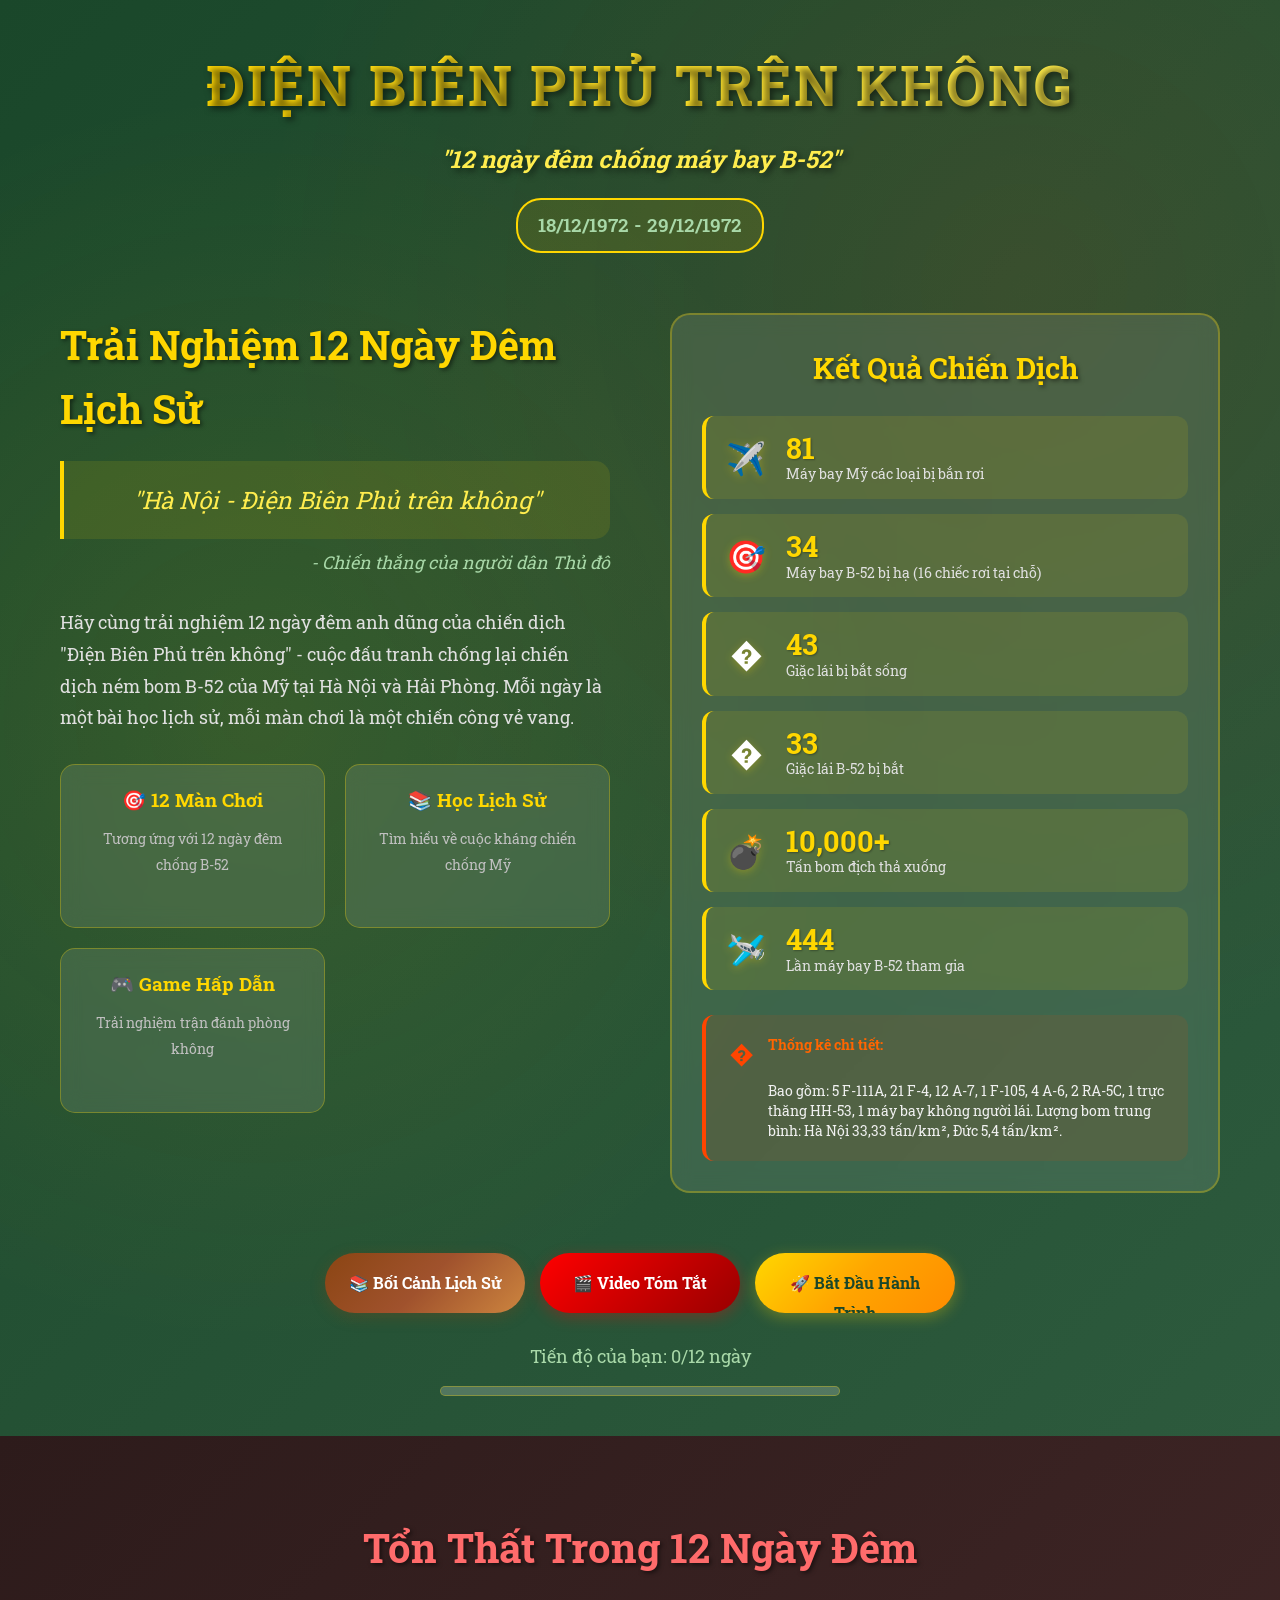
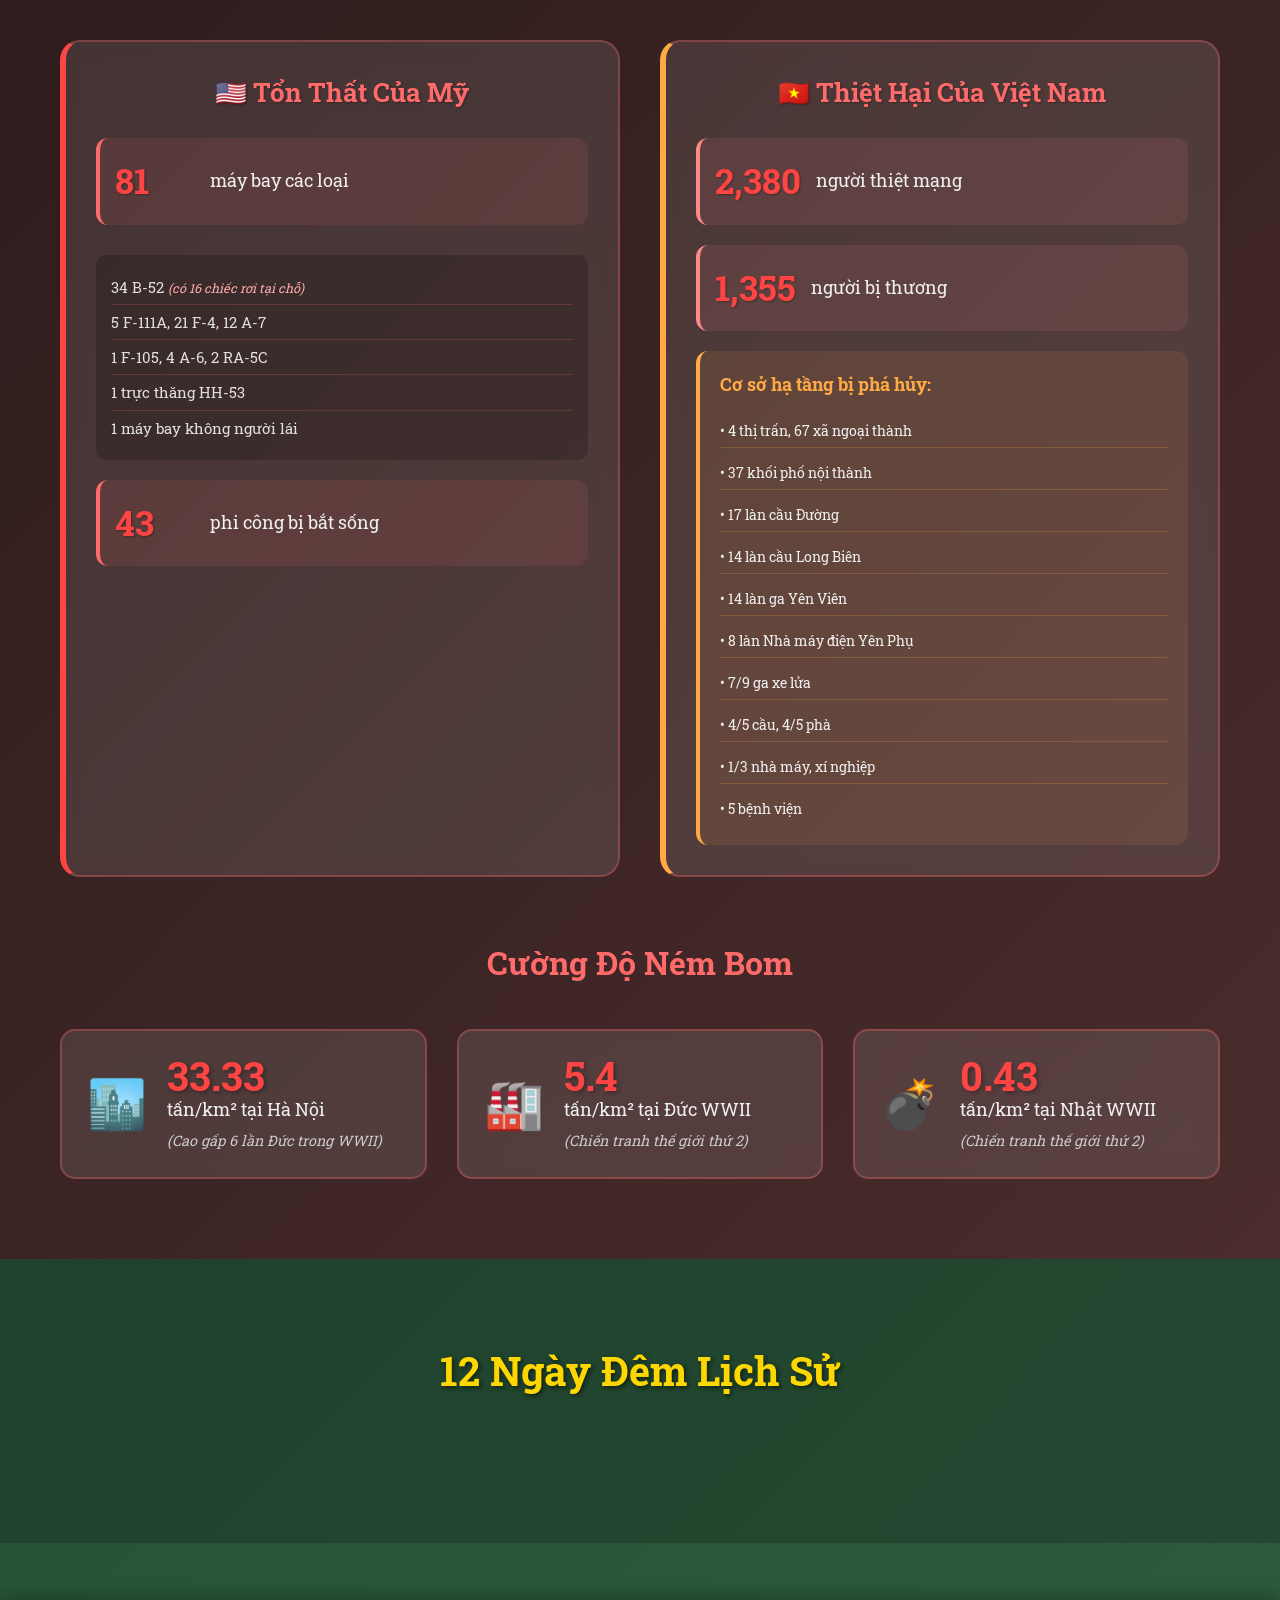
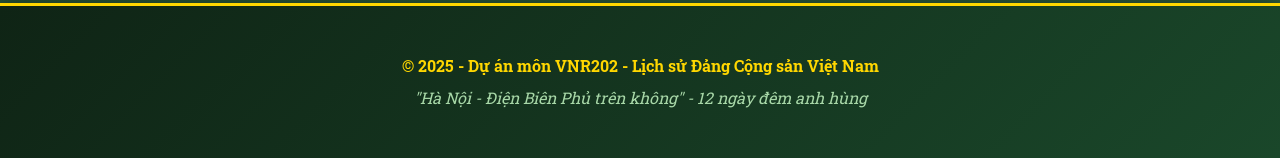
==== index.html @ b1389fa5 "Initial commit" ====
<!DOCTYPE html>
<html lang="vi">

<head>
    <meta charset="UTF-8">
    <meta name="viewport" content="width=device-width, initial-scale=1.0">
    <title>Điện Biên Phủ Trên Không - 12 Ngày Đêm Lịch Sử</title>
    <link rel="stylesheet" href="dien-bien-phu-game/css/style.css">
    <link rel="preconnect" href="https://fonts.googleapis.com">
    <link rel="preconnect" href="https://fonts.gstatic.com" crossorigin>
    <link href="https://fonts.googleapis.com/css2?family=Roboto+Slab:wght@400;700&display=swap" rel="stylesheet">
</head>

<body>
    <div class="hero-section">
        <div class="container">
            <header class="main-header">
                <h1 class="main-title">
                    <span class="title-line">ĐIỆN BIÊN PHỦ TRÊN KHÔNG</span>
                    <span class="subtitle">"12 ngày đêm chống máy bay B-52"</span>
                </h1>
                <div class="date-range">18/12/1972 - 29/12/1972</div>
            </header>

            <div class="intro-content">
                <div class="intro-text">
                    <h2>Trải Nghiệm 12 Ngày Đêm Lịch Sử</h2>
                    <p class="quote">"Hà Nội - Điện Biên Phủ trên không"</p>
                    <p class="quote-author">- Chiến thắng của người dân Thủ đô</p>

                    <div class="description">
                        <p>Hãy cùng trải nghiệm 12 ngày đêm anh dũng của chiến dịch "Điện Biên Phủ trên không" - cuộc
                            đấu tranh chống lại chiến dịch ném bom B-52 của Mỹ tại Hà Nội và Hải Phòng.
                            Mỗi ngày là một bài học lịch sử, mỗi màn chơi là một chiến công vẻ vang.</p>

                        <div class="features">
                            <div class="feature">
                                <h3>🎯 12 Màn Chơi</h3>
                                <p>Tương ứng với 12 ngày đêm chống B-52</p>
                            </div>
                            <div class="feature">
                                <h3>📚 Học Lịch Sử</h3>
                                <p>Tìm hiểu về cuộc kháng chiến chống Mỹ</p>
                            </div>
                            <div class="feature">
                                <h3>🎮 Game Hấp Dẫn</h3>
                                <p>Trải nghiệm trận đánh phòng không</p>
                            </div>
                        </div>
                    </div>
                </div>

                <div class="stats-panel">
                    <h3>Kết Quả Chiến Dịch</h3>
                    <div class="achievement-stats">
                        <div class="stat-achievement">
                            <div class="stat-icon">✈️</div>
                            <div class="stat-info">
                                <div class="stat-number">81</div>
                                <div class="stat-label">Máy bay Mỹ các loại bị bắn rơi</div>
                            </div>
                        </div>

                        <div class="stat-achievement">
                            <div class="stat-icon">🎯</div>
                            <div class="stat-info">
                                <div class="stat-number">34</div>
                                <div class="stat-label">Máy bay B-52 bị hạ (16 chiếc rơi tại chỗ)</div>
                            </div>
                        </div>

                        <div class="stat-achievement">
                            <div class="stat-icon">�</div>
                            <div class="stat-info">
                                <div class="stat-number">43</div>
                                <div class="stat-label">Giặc lái bị bắt sống</div>
                            </div>
                        </div>

                        <div class="stat-achievement">
                            <div class="stat-icon">�️</div>
                            <div class="stat-info">
                                <div class="stat-number">33</div>
                                <div class="stat-label">Giặc lái B-52 bị bắt</div>
                            </div>
                        </div>

                        <div class="stat-achievement">
                            <div class="stat-icon">💣</div>
                            <div class="stat-info">
                                <div class="stat-number">10,000+</div>
                                <div class="stat-label">Tấn bom địch thả xuống</div>
                            </div>
                        </div>

                        <div class="stat-achievement">
                            <div class="stat-icon">🛩️</div>
                            <div class="stat-info">
                                <div class="stat-number">444</div>
                                <div class="stat-label">Lần máy bay B-52 tham gia</div>
                            </div>
                        </div>
                    </div>

                    <div class="historical-note">
                        <div class="note-icon">�</div>
                        <div class="note-content">
                            <strong>Thống kê chi tiết:</strong><br>
                            Bao gồm: 5 F-111A, 21 F-4, 12 A-7, 1 F-105, 4 A-6, 2 RA-5C, 1 trực thăng HH-53, 1 máy bay
                            không người lái.
                            Lượng bom trung bình: Hà Nội 33,33 tấn/km², Đức 5,4 tấn/km².
                        </div>
                    </div>
                </div>
            </div>

            <div class="action-section">
                <div class="action-buttons">
                    <a href="boi-canh-lich-su.html" class="history-button">
                        📚 Bối Cảnh Lịch Sử
                    </a>
                    <a href="https://www.youtube.com/watch?v=B_h556DlLmw&t=29s" target="_blank" class="video-button">
                        🎬 Video Tóm Tắt
                    </a>
                    <button class="start-button" onclick="startJourney()">
                        🚀 Bắt Đầu Hành Trình
                    </button>
                </div>

                <div class="progress-info">
                    <p>Tiến độ của bạn: <span id="progress">0/12 ngày</span></p>
                    <div class="progress-bar">
                        <div class="progress-fill" id="progressFill"></div>
                    </div>
                </div>
            </div>
        </div>
    </div>

    <!-- Damage Statistics Section -->
    <section class="damage-section">
        <div class="container">
            <h2>Tổn Thất Trong 12 Ngày Đêm</h2>
            <div class="damage-grid">
                <div class="damage-card enemy-losses">
                    <h3>🇺🇸 Tổn Thất Của Mỹ</h3>
                    <div class="damage-stats">
                        <div class="damage-item">
                            <span class="damage-number">81</span>
                            <span class="damage-label">máy bay các loại</span>
                        </div>
                        <div class="damage-breakdown">
                            <div class="breakdown-item">34 B-52 <small>(có 16 chiếc rơi tại chỗ)</small></div>
                            <div class="breakdown-item">5 F-111A, 21 F-4, 12 A-7</div>
                            <div class="breakdown-item">1 F-105, 4 A-6, 2 RA-5C</div>
                            <div class="breakdown-item">1 trực thăng HH-53</div>
                            <div class="breakdown-item">1 máy bay không người lái</div>
                        </div>
                        <div class="damage-item">
                            <span class="damage-number">43</span>
                            <span class="damage-label">phi công bị bắt sống</span>
                        </div>
                    </div>
                </div>

                <div class="damage-card vietnam-impact">
                    <h3>🇻🇳 Thiệt Hại Của Việt Nam</h3>
                    <div class="damage-stats">
                        <div class="damage-item casualties">
                            <span class="damage-number">2,380</span>
                            <span class="damage-label">người thiệt mạng</span>
                        </div>
                        <div class="damage-item casualties">
                            <span class="damage-number">1,355</span>
                            <span class="damage-label">người bị thương</span>
                        </div>
                        <div class="infrastructure-damage">
                            <h4>Cơ sở hạ tầng bị phá hủy:</h4>
                            <div class="damage-list">
                                <div>• 4 thị trấn, 67 xã ngoại thành</div>
                                <div>• 37 khối phố nội thành</div>
                                <div>• 17 làn cầu Đường</div>
                                <div>• 14 làn cầu Long Biên</div>
                                <div>• 14 làn ga Yên Viên</div>
                                <div>• 8 làn Nhà máy điện Yên Phụ</div>
                                <div>• 7/9 ga xe lửa</div>
                                <div>• 4/5 cầu, 4/5 phà</div>
                                <div>• 1/3 nhà máy, xí nghiệp</div>
                                <div>• 5 bệnh viện</div>
                            </div>
                        </div>
                    </div>
                </div>
            </div>

            <div class="bombing-intensity">
                <h3>Cường Độ Ném Bom</h3>
                <div class="intensity-comparison">
                    <div class="intensity-item">
                        <div class="intensity-icon">🏙️</div>
                        <div class="intensity-info">
                            <div class="intensity-number">33.33</div>
                            <div class="intensity-label">tấn/km² tại Hà Nội</div>
                            <div class="intensity-note">(Cao gấp 6 lần Đức trong WWII)</div>
                        </div>
                    </div>
                    <div class="intensity-item">
                        <div class="intensity-icon">🏭</div>
                        <div class="intensity-info">
                            <div class="intensity-number">5.4</div>
                            <div class="intensity-label">tấn/km² tại Đức WWII</div>
                            <div class="intensity-note">(Chiến tranh thế giới thứ 2)</div>
                        </div>
                    </div>
                    <div class="intensity-item">
                        <div class="intensity-icon">💣</div>
                        <div class="intensity-info">
                            <div class="intensity-number">0.43</div>
                            <div class="intensity-label">tấn/km² tại Nhật WWII</div>
                            <div class="intensity-note">(Chiến tranh thế giới thứ 2)</div>
                        </div>
                    </div>
                </div>
            </div>
        </div>
    </section>

    <section class="timeline-section">
        <div class="container">
            <h2>12 Ngày Đêm Lịch Sử</h2>
            <div class="timeline" id="timeline">
                <!-- Timeline sẽ được tạo bằng JavaScript -->
            </div>
        </div>
    </section>

    <footer class="main-footer">
        <div class="container">
            <p>&copy; 2025 - Dự án môn VNR202 - Lịch sử Đảng Cộng sản Việt Nam</p>
            <p>"Hà Nội - Điện Biên Phủ trên không" - 12 ngày đêm anh hùng</p>
        </div>
    </footer>

    <script src="dien-bien-phu-game/js/data.js"></script>
    <script src="dien-bien-phu-game/js/main.js"></script>
</body>

</html>
---- dien-bien-phu-game/css/style.css ----
/* Reset và base styles */
* {
    margin: 0;
    padding: 0;
    box-sizing: border-box;
}

body {
    font-family: 'Roboto Slab', serif;
    background: linear-gradient(135deg, #1a472a 0%, #2d5a3d 100%);
    color: #ffffff;
    line-height: 1.6;
    overflow-x: hidden;
}

.container {
    max-width: 1200px;
    margin: 0 auto;
    padding: 0 20px;
}

/* Hero Section */
.hero-section {
    min-height: 100vh;
    background:
        radial-gradient(circle at 20% 50%, rgba(255, 215, 0, 0.1) 0%, transparent 50%),
        radial-gradient(circle at 80% 20%, rgba(255, 69, 0, 0.1) 0%, transparent 50%),
        linear-gradient(135deg, #1a472a 0%, #2d5a3d 100%);
    display: flex;
    flex-direction: column;
    justify-content: center;
    position: relative;
    padding: 40px 0;
}

.hero-section::before {
    content: '';
    position: absolute;
    top: 0;
    left: 0;
    right: 0;
    bottom: 0;
    background: url('data:image/svg+xml,<svg width="60" height="60" viewBox="0 0 60 60" xmlns="http://www.w3.org/2000/svg"><g fill="none" fill-rule="evenodd"><g fill="%23ffffff" fill-opacity="0.03"><circle cx="30" cy="30" r="2"/></g></svg>') repeat;
    pointer-events: none;
}

/* Header */
.main-header {
    text-align: center;
    margin-bottom: 60px;
    position: relative;
    z-index: 1;
}

.main-title {
    font-size: 3.5rem;
    font-weight: 700;
    text-shadow: 3px 3px 6px rgba(0, 0, 0, 0.5);
    margin-bottom: 20px;
    display: flex;
    flex-direction: column;
    align-items: center;
}

.title-line {
    background: linear-gradient(45deg, #ffd700, #ffed4e);
    -webkit-background-clip: text;
    -webkit-text-fill-color: transparent;
    background-clip: text;
    letter-spacing: 2px;
}

.subtitle {
    font-size: 1.5rem;
    color: #ffed4e;
    font-style: italic;
    margin-top: 10px;
}

.date-range {
    font-size: 1.2rem;
    color: #a8d8a8;
    font-weight: 600;
    border: 2px solid #ffd700;
    padding: 10px 20px;
    border-radius: 25px;
    display: inline-block;
    background: rgba(255, 215, 0, 0.1);
}

/* Intro Content */
.intro-content {
    display: grid;
    grid-template-columns: 1fr 1fr;
    gap: 60px;
    align-items: start;
    margin-bottom: 60px;
}

/* Stats Panel */
.stats-panel {
    background: rgba(255, 255, 255, 0.1);
    border-radius: 20px;
    padding: 30px;
    backdrop-filter: blur(10px);
    border: 2px solid rgba(255, 215, 0, 0.3);
    height: fit-content;
}

.stats-panel h3 {
    color: #ffd700;
    font-size: 1.8rem;
    margin-bottom: 25px;
    text-align: center;
    text-shadow: 2px 2px 4px rgba(0, 0, 0, 0.5);
}

.achievement-stats {
    display: flex;
    flex-direction: column;
    gap: 15px;
    margin-bottom: 25px;
}

.stat-achievement {
    display: flex;
    align-items: center;
    gap: 15px;
    padding: 15px;
    background: rgba(255, 215, 0, 0.1);
    border-radius: 12px;
    border-left: 4px solid #ffd700;
    transition: all 0.3s ease;
}

.stat-achievement:hover {
    background: rgba(255, 215, 0, 0.2);
    transform: translateX(5px);
}

.stat-icon {
    font-size: 2rem;
    min-width: 50px;
    text-align: center;
    filter: drop-shadow(0 2px 4px rgba(255, 215, 0, 0.3));
}

.stat-info {
    flex: 1;
}

.stat-number {
    font-size: 1.8rem;
    font-weight: bold;
    color: #ffd700;
    line-height: 1.2;
    text-shadow: 1px 1px 2px rgba(0, 0, 0, 0.3);
}

.stat-label {
    color: #e0e0e0;
    font-size: 0.9rem;
    line-height: 1.3;
}

.historical-note {
    display: flex;
    gap: 12px;
    padding: 20px;
    background: rgba(255, 69, 0, 0.1);
    border-radius: 12px;
    border-left: 4px solid #ff4500;
}

.note-icon {
    font-size: 1.5rem;
    min-width: 30px;
    text-align: center;
    color: #ff4500;
}

.note-content {
    color: #f0f0f0;
    font-size: 0.9rem;
    line-height: 1.4;
}

.note-content strong {
    color: #ff6500;
    display: block;
    margin-bottom: 5px;
}

.intro-text h2 {
    font-size: 2.5rem;
    color: #ffd700;
    margin-bottom: 20px;
    text-shadow: 2px 2px 4px rgba(0, 0, 0, 0.5);
}

.quote {
    font-size: 1.5rem;
    font-style: italic;
    color: #ffed4e;
    margin-bottom: 10px;
    text-align: center;
    padding: 20px;
    border-left: 4px solid #ffd700;
    background: rgba(255, 215, 0, 0.1);
    border-radius: 0 15px 15px 0;
}

.quote-author {
    text-align: right;
    color: #a8d8a8;
    font-style: italic;
    margin-bottom: 30px;
    font-size: 1.1rem;
}

.description p {
    font-size: 1.1rem;
    color: #e0e0e0;
    margin-bottom: 30px;
    line-height: 1.8;
}

.features {
    display: grid;
    grid-template-columns: repeat(auto-fit, minmax(200px, 1fr));
    gap: 20px;
}

.feature {
    background: rgba(255, 255, 255, 0.1);
    padding: 20px;
    border-radius: 15px;
    text-align: center;
    backdrop-filter: blur(10px);
    border: 1px solid rgba(255, 215, 0, 0.3);
    transition: all 0.3s ease;
}

.feature:hover {
    transform: translateY(-5px);
    background: rgba(255, 255, 255, 0.15);
    border-color: #ffd700;
}

.feature h3 {
    color: #ffd700;
    margin-bottom: 10px;
    font-size: 1.2rem;
}

.feature p {
    color: #c0c0c0;
    font-size: 0.9rem;
}

/* Action Section */
.action-section {
    text-align: center;
    position: relative;
    z-index: 1;
}

.start-button {
    background: linear-gradient(45deg, #ffd700, #ffed4e);
    color: #1a472a;
    border: none;
    padding: 20px 40px;
    font-size: 1.3rem;
    font-weight: bold;
    border-radius: 50px;
    cursor: pointer;
    transition: all 0.3s ease;
    text-transform: uppercase;
    letter-spacing: 1px;
    box-shadow: 0 10px 30px rgba(255, 215, 0, 0.3);
    margin-bottom: 40px;
}

.start-button:hover {
    transform: translateY(-3px);
    box-shadow: 0 15px 40px rgba(255, 215, 0, 0.4);
    background: linear-gradient(45deg, #ffed4e, #ffd700);
}

.progress-info {
    max-width: 400px;
    margin: 0 auto;
}

.progress-info p {
    color: #a8d8a8;
    margin-bottom: 15px;
    font-size: 1.1rem;
}

.progress-bar {
    background: rgba(255, 255, 255, 0.2);
    height: 10px;
    border-radius: 5px;
    overflow: hidden;
    border: 1px solid rgba(255, 215, 0, 0.3);
}

.progress-fill {
    background: linear-gradient(90deg, #ffd700, #ffed4e);
    height: 100%;
    width: 0%;
    transition: width 0.8s ease;
    border-radius: 5px;
}

/* Damage Statistics Section */
.damage-section {
    padding: 80px 0;
    background: linear-gradient(135deg, #2d1b1b 0%, #4a2c2c 100%);
    position: relative;
}

.damage-section::before {
    content: '';
    position: absolute;
    top: 0;
    left: 0;
    right: 0;
    bottom: 0;
    background: url('data:image/svg+xml,<svg width="40" height="40" viewBox="0 0 40 40" xmlns="http://www.w3.org/2000/svg"><g fill="none" fill-rule="evenodd"><g fill="%23ff0000" fill-opacity="0.05"><polygon points="20,1 4,7 4,20 20,40 36,20 36,7"/></g></svg>') repeat;
    pointer-events: none;
}

.damage-section h2 {
    text-align: center;
    font-size: 2.5rem;
    margin-bottom: 60px;
    color: #ff6b6b;
    position: relative;
    z-index: 1;
    text-shadow: 2px 2px 4px rgba(0, 0, 0, 0.5);
}

.damage-grid {
    display: grid;
    grid-template-columns: 1fr 1fr;
    gap: 40px;
    margin-bottom: 60px;
    position: relative;
    z-index: 1;
}

.damage-card {
    background: rgba(255, 255, 255, 0.1);
    border-radius: 20px;
    padding: 30px;
    backdrop-filter: blur(10px);
    border: 2px solid rgba(255, 107, 107, 0.3);
}

.enemy-losses {
    border-left: 6px solid #ff4444;
}

.vietnam-impact {
    border-left: 6px solid #ffaa44;
}

.damage-card h3 {
    color: #ff6b6b;
    font-size: 1.6rem;
    margin-bottom: 25px;
    text-align: center;
    text-shadow: 1px 1px 2px rgba(0, 0, 0, 0.3);
}

.damage-stats {
    display: flex;
    flex-direction: column;
    gap: 20px;
}

.damage-item {
    display: flex;
    align-items: center;
    gap: 15px;
    padding: 15px;
    background: rgba(255, 107, 107, 0.1);
    border-radius: 12px;
    border-left: 4px solid #ff6b6b;
}

.damage-number {
    font-size: 2.2rem;
    font-weight: bold;
    color: #ff4444;
    min-width: 80px;
    text-shadow: 1px 1px 2px rgba(0, 0, 0, 0.3);
}

.damage-label {
    color: #f0f0f0;
    font-size: 1.1rem;
    flex: 1;
}

.damage-breakdown {
    background: rgba(0, 0, 0, 0.2);
    padding: 15px;
    border-radius: 10px;
    margin-top: 10px;
}

.breakdown-item {
    color: #e0e0e0;
    padding: 5px 0;
    border-bottom: 1px solid rgba(255, 107, 107, 0.2);
    font-size: 0.95rem;
}

.breakdown-item:last-child {
    border-bottom: none;
}

.breakdown-item small {
    color: #ffaaaa;
    font-style: italic;
}

.casualties {
    border-left-color: #ff8888;
    background: rgba(255, 136, 136, 0.1);
}

.infrastructure-damage {
    background: rgba(255, 170, 68, 0.1);
    padding: 20px;
    border-radius: 12px;
    border-left: 4px solid #ffaa44;
}

.infrastructure-damage h4 {
    color: #ffaa44;
    margin-bottom: 15px;
    font-size: 1.1rem;
}

.damage-list {
    display: grid;
    gap: 8px;
}

.damage-list div {
    color: #f0f0f0;
    font-size: 0.9rem;
    padding: 5px 0;
    border-bottom: 1px solid rgba(255, 170, 68, 0.2);
}

.damage-list div:last-child {
    border-bottom: none;
}

/* Bombing Intensity */
.bombing-intensity {
    position: relative;
    z-index: 1;
}

.bombing-intensity h3 {
    text-align: center;
    font-size: 2rem;
    margin-bottom: 40px;
    color: #ff6b6b;
}

.intensity-comparison {
    display: grid;
    grid-template-columns: repeat(auto-fit, minmax(300px, 1fr));
    gap: 30px;
}

.intensity-item {
    display: flex;
    align-items: center;
    gap: 20px;
    padding: 25px;
    background: rgba(255, 255, 255, 0.1);
    border-radius: 15px;
    backdrop-filter: blur(10px);
    border: 2px solid rgba(255, 107, 107, 0.3);
    transition: all 0.3s ease;
}

.intensity-item:hover {
    transform: translateY(-5px);
    border-color: #ff6b6b;
    box-shadow: 0 15px 30px rgba(255, 107, 107, 0.2);
}

.intensity-icon {
    font-size: 3rem;
    min-width: 60px;
    text-align: center;
}

.intensity-info {
    flex: 1;
}

.intensity-number {
    font-size: 2.5rem;
    font-weight: bold;
    color: #ff4444;
    line-height: 1;
    text-shadow: 2px 2px 4px rgba(0, 0, 0, 0.3);
}

.intensity-label {
    color: #f0f0f0;
    font-size: 1.1rem;
    margin-bottom: 5px;
}

.intensity-note {
    color: #cccccc;
    font-size: 0.9rem;
    font-style: italic;
}

/* Timeline Section */
.timeline-section {
    padding: 80px 0;
    background: rgba(0, 0, 0, 0.2);
    position: relative;
}

.timeline-section h2 {
    text-align: center;
    font-size: 2.5rem;
    margin-bottom: 60px;
    color: #ffd700;
    text-shadow: 2px 2px 4px rgba(0, 0, 0, 0.5);
}

.timeline {
    position: relative;
    max-width: 800px;
    margin: 0 auto;
}

.timeline::before {
    content: '';
    position: absolute;
    width: 4px;
    background: linear-gradient(to bottom, #ffd700, #ffed4e);
    top: 0;
    bottom: 0;
    left: 50%;
    margin-left: -2px;
}

.timeline-item {
    padding: 10px 40px;
    position: relative;
    background-color: inherit;
    width: 50%;
}

.timeline-item::after {
    content: '';
    position: absolute;
    width: 20px;
    height: 20px;
    right: -10px;
    background: #ffd700;
    border: 4px solid #ffffff;
    top: 15px;
    border-radius: 50%;
    z-index: 1;
}

.timeline-item:nth-child(even) {
    left: 50%;
}

.timeline-item:nth-child(even)::after {
    left: -10px;
}

.timeline-content {
    padding: 20px 30px;
    background: rgba(255, 255, 255, 0.1);
    border-radius: 15px;
    position: relative;
    backdrop-filter: blur(10px);
    border: 1px solid rgba(255, 215, 0, 0.3);
    cursor: pointer;
    transition: all 0.3s ease;
}

.timeline-content:hover {
    background: rgba(255, 255, 255, 0.15);
    border-color: #ffd700;
    transform: translateY(-5px);
}

.timeline-date {
    background: #ffd700;
    color: #1a472a;
    padding: 5px 15px;
    border-radius: 20px;
    font-weight: bold;
    font-size: 0.9rem;
    display: inline-block;
    margin-bottom: 10px;
}

.timeline-title {
    color: #ffd700;
    margin-bottom: 10px;
    font-size: 1.2rem;
    font-weight: bold;
}

.timeline-desc {
    color: #e0e0e0;
    line-height: 1.6;
    margin-bottom: 10px;
}

.timeline-status {
    font-size: 0.9rem;
    padding: 5px 10px;
    border-radius: 15px;
    font-weight: bold;
}

.timeline-status-container {
    display: flex;
    align-items: center;
    gap: 12px;
    flex-wrap: nowrap;
    justify-content: flex-start;
}

.detail-btn {
    background: rgba(65, 105, 225, 0.4);
    color: #87CEEB;
    border: 1px solid rgba(65, 105, 225, 0.6);
    padding: 5px 12px;
    border-radius: 15px;
    font-size: 0.9rem;
    font-weight: bold;
    cursor: pointer;
    transition: all 0.3s ease;
    white-space: nowrap;
    flex-shrink: 0;
    box-shadow: 0 1px 3px rgba(0, 0, 0, 0.2);
}

.detail-btn:hover {
    background: rgba(65, 105, 225, 0.6);
    color: #ffffff;
    transform: translateY(-1px);
    box-shadow: 0 3px 8px rgba(65, 105, 225, 0.4);
}

.status-locked {
    background: rgba(128, 128, 128, 0.3);
    color: #ccc;
}

.status-available {
    background: rgba(255, 215, 0, 0.3);
    color: #ffd700;
}

.status-completed {
    background: rgba(34, 139, 34, 0.4);
    color: #90EE90;
    box-shadow: 0 1px 3px rgba(0, 0, 0, 0.2);
}

/* Action Buttons Container */
.action-buttons {
    display: flex;
    gap: 15px;
    justify-content: center;
    flex-wrap: wrap;
    margin-bottom: 30px;
}

/* Common button styles for all buttons */
.history-button,
.video-button,
.start-button {
    padding: 15px 20px;
    font-size: 16px;
    font-weight: bold;
    border-radius: 50px;
    cursor: pointer;
    transition: all 0.3s ease;
    font-family: 'Roboto Slab', serif;
    position: relative;
    overflow: hidden;
    text-decoration: none;
    display: inline-block;
    text-align: center;
    min-width: 220px; /* Cùng kích thước tối thiểu */
    max-width: 220px; /* Cùng kích thước tối đa */
    height: 60px; /* Cùng chiều cao */
    line-height: 30px; /* Căn giữa text theo chiều dọc */
    border: none;
    box-sizing: border-box;
}

/* History Button - Now as link */
.history-button {
    background: linear-gradient(135deg, #8B4513 0%, #A0522D 50%, #CD853F 100%);
    color: white;
    box-shadow: 0 4px 15px rgba(139, 69, 19, 0.3);
}

.history-button:hover {
    transform: translateY(-3px);
    box-shadow: 0 8px 25px rgba(139, 69, 19, 0.4);
    background: linear-gradient(135deg, #A0522D 0%, #CD853F 50%, #DEB887 100%);
    color: white;
    text-decoration: none;
}

.history-button:active {
    transform: translateY(-1px);
}

/* Video Button */
.video-button {
    background: linear-gradient(135deg, #FF0000 0%, #CC0000 50%, #990000 100%);
    color: white;
    box-shadow: 0 4px 15px rgba(255, 0, 0, 0.3);
    text-decoration: none;
    display: inline-flex;
    align-items: center;
    justify-content: center;
    padding: 15px 30px;
    border-radius: 25px;
    font-weight: 700;
    font-size: 18px;
    transition: all 0.3s ease;
    border: none;
    cursor: pointer;
    min-width: 200px;
    box-sizing: border-box;
}

.video-button:hover {
    transform: translateY(-3px);
    box-shadow: 0 8px 25px rgba(255, 0, 0, 0.4);
    background: linear-gradient(135deg, #FF4444 0%, #FF0000 50%, #CC0000 100%);
    color: white;
    text-decoration: none;
}

.video-button:active {
    transform: translateY(-1px);
}

/* Start Button */
.start-button {
    background: linear-gradient(135deg, #FFD700 0%, #FFA500 50%, #FF8C00 100%);
    color: #1a472a;
    box-shadow: 0 4px 15px rgba(255, 215, 0, 0.3);
}

.start-button:hover {
    transform: translateY(-3px);
    box-shadow: 0 8px 25px rgba(255, 215, 0, 0.4);
    background: linear-gradient(135deg, #FFA500 0%, #FF8C00 50%, #FF7F50 100%);
}

.start-button:active {
    transform: translateY(-1px);
}

/* History Page Styles */
.history-page {
    min-height: 100vh;
    background: linear-gradient(135deg, #1a472a 0%, #2d5a3d 100%);
    padding: 40px 0;
}

.history-header {
    text-align: center;
    margin-bottom: 50px;
    position: relative;
}

.back-button {
    position: absolute;
    left: 0;
    top: 0;
}

.btn-back {
    background: linear-gradient(135deg, #666 0%, #888 100%);
    color: white;
    text-decoration: none;
    padding: 12px 24px;
    border-radius: 25px;
    font-weight: bold;
    transition: all 0.3s ease;
    box-shadow: 0 4px 15px rgba(0, 0, 0, 0.2);
}

.btn-back:hover {
    background: linear-gradient(135deg, #888 0%, #aaa 100%);
    transform: translateY(-2px);
    box-shadow: 0 6px 20px rgba(0, 0, 0, 0.3);
    color: white;
    text-decoration: none;
}

.history-title {
    font-size: 48px;
    font-weight: bold;
    color: #FFD700;
    margin-bottom: 15px;
    text-shadow: 2px 2px 4px rgba(0, 0, 0, 0.5);
}

.history-subtitle {
    font-size: 24px;
    color: white;
    font-style: italic;
    margin-bottom: 0;
}

.history-content {
    max-width: 900px;
    margin: 0 auto;
    background: rgba(255, 255, 255, 0.1);
    border-radius: 20px;
    padding: 40px;
    backdrop-filter: blur(10px);
    box-shadow: 0 10px 30px rgba(0, 0, 0, 0.3);
}

.content-wrapper {
    color: white;
    line-height: 1.8;
    font-size: 16px;
}

.content-wrapper p {
    margin-bottom: 25px;
    text-align: justify;
    text-indent: 0; /* Bỏ thụt đầu dòng */
}

.ho-chi-minh-quote {
    background: linear-gradient(135deg, rgba(255, 215, 0, 0.2) 0%, rgba(255, 215, 0, 0.1) 100%);
    border-left: 5px solid #FFD700;
    margin: 30px 0;
    padding: 25px;
    border-radius: 0 15px 15px 0;
    font-style: italic;
    font-size: 18px;
    line-height: 1.6;
    position: relative;
    text-indent: 0;
    box-shadow: 0 5px 15px rgba(255, 215, 0, 0.2);
}

.ho-chi-minh-quote::before {
    content: '"';
    font-size: 60px;
    color: #FFD700;
    position: absolute;
    left: 15px;
    top: -10px;
    font-family: Georgia, serif;
}

.ho-chi-minh-quote::after {
    content: '"';
    font-size: 60px;
    color: #FFD700;
    position: absolute;
    right: 20px;
    bottom: -20px;
    font-family: Georgia, serif;
}

.conclusion-section {
    margin-top: 40px;
    text-align: center;
}

.conclusion-section h2 {
    color: #FFD700;
    font-size: 28px;
    margin-bottom: 20px;
}

.conclusion {
    background: linear-gradient(135deg, rgba(255, 69, 0, 0.2) 0%, rgba(255, 69, 0, 0.1) 100%);
    border: 3px solid #FF4500;
    border-radius: 15px;
    padding: 25px;
    margin-top: 30px;
    font-weight: bold;
    font-size: 18px;
    text-align: center;
    text-indent: 0;
    box-shadow: 0 5px 15px rgba(255, 69, 0, 0.2);
}

.navigation-section {
    margin-top: 50px;
    text-align: center;
}

.nav-buttons {
    display: flex;
    gap: 20px;
    justify-content: center;
    flex-wrap: wrap;
}

.nav-btn {
    padding: 15px 30px;
    border-radius: 50px;
    font-size: 18px;
    font-weight: bold;
    text-decoration: none;
    transition: all 0.3s ease;
    box-shadow: 0 4px 15px rgba(0, 0, 0, 0.2);
    font-family: 'Roboto Slab', serif;
    min-width: 180px;
    text-align: center;
}

.nav-btn.primary {
    background: linear-gradient(135deg, #2563eb 0%, #3b82f6 50%, #60a5fa 100%);
    color: white;
}

.nav-btn.primary:hover {
    background: linear-gradient(135deg, #3b82f6 0%, #60a5fa 50%, #93c5fd 100%);
    transform: translateY(-3px);
    box-shadow: 0 8px 25px rgba(37, 99, 235, 0.4);
    color: white;
    text-decoration: none;
}

.nav-btn.secondary {
    background: linear-gradient(135deg, #dc2626 0%, #ef4444 50%, #f87171 100%);
    color: white;
}

.nav-btn.secondary:hover {
    background: linear-gradient(135deg, #ef4444 0%, #f87171 50%, #fca5a5 100%);
    transform: translateY(-3px);
    box-shadow: 0 8px 25px rgba(220, 38, 38, 0.4);
    color: white;
    text-decoration: none;
}

/* BUTTON SIZE FIX - Override to ensure equal button sizes */
.action-buttons .history-button,
.action-buttons .video-button,
.action-buttons .start-button {
    width: 200px !important;
    min-width: 200px !important;
    max-width: 200px !important;
    height: 60px !important;
    padding: 15px 15px !important;
    font-size: 16px !important;
    font-weight: bold !important;
    border-radius: 50px !important;
    display: inline-block !important;
    text-align: center !important;
    line-height: 30px !important;
    box-sizing: border-box !important;
    border: none !important;
    text-decoration: none !important;
    cursor: pointer !important;
    transition: all 0.3s ease !important;
    font-family: 'Roboto Slab', serif !important;
}

.action-buttons .history-button {
    background: linear-gradient(135deg, #8B4513 0%, #A0522D 50%, #CD853F 100%) !important;
    color: white !important;
    box-shadow: 0 4px 15px rgba(139, 69, 19, 0.3) !important;
}

.action-buttons .start-button {
    background: linear-gradient(135deg, #FFD700 0%, #FFA500 50%, #FF8C00 100%) !important;
    color: #1a472a !important;
    box-shadow: 0 4px 15px rgba(255, 215, 0, 0.3) !important;
    text-transform: none !important;
    letter-spacing: normal !important;
    margin-bottom: 0 !important;
}

.action-buttons .history-button:hover {
    transform: translateY(-3px) !important;
    box-shadow: 0 8px 25px rgba(139, 69, 19, 0.4) !important;
    background: linear-gradient(135deg, #A0522D 0%, #CD853F 50%, #DEB887 100%) !important;
    color: white !important;
    text-decoration: none !important;
}

.action-buttons .start-button:hover {
    transform: translateY(-3px) !important;
    box-shadow: 0 8px 25px rgba(255, 215, 0, 0.4) !important;
    background: linear-gradient(135deg, #FFA500 0%, #FF8C00 50%, #FF7F50 100%) !important;
}

/* History Page Styles */

.music-btn.muted:hover {
    background: linear-gradient(135deg, #888 0%, #aaa 100%);
    border-color: #ddd;
}

.music-icon {
    font-size: 16px;
    line-height: 1;
}

.music-text {
    font-size: 12px;
    text-transform: uppercase;
    letter-spacing: 0.5px;
}

/* Responsive */
@media (max-width: 768px) {
    .history-header {
        margin-bottom: 30px;
    }
    
    .back-button {
        position: static;
        margin-bottom: 20px;
    }
    
    .history-title {
        font-size: 36px;
    }
    
    .history-subtitle {
        font-size: 18px;
    }
    
    .history-content {
        padding: 25px;
        margin: 0 15px;
    }
    
    .content-wrapper {
        font-size: 15px;
    }
    
    .action-buttons,
    .nav-buttons {
        flex-direction: column;
        align-items: center;
    }
    
    
    .history-button,
    .video-button,
    .start-button,
    .nav-btn {
        width: 100%;
        max-width: 300px;
    }
}

/* Modal Styles */
.modal {
    display: none;
    position: fixed;
    z-index: 1000;
    left: 0;
    top: 0;
    width: 100%;
    height: 100%;
    background-color: rgba(0, 0, 0, 0.8);
    backdrop-filter: blur(5px);
    animation: fadeIn 0.3s ease;
}

@keyframes fadeIn {
    from { opacity: 0; }
    to { opacity: 1; }
}

.modal-content {
    background: linear-gradient(135deg, #1a472a 0%, #2d5a3d 100%);
    margin: 2% auto;
    padding: 0;
    border: none;
    border-radius: 15px;
    width: 90%;
    max-width: 800px;
    max-height: 90vh;
    overflow-y: auto;
    box-shadow: 0 20px 60px rgba(0, 0, 0, 0.5);
    animation: slideIn 0.3s ease;
}

@keyframes slideIn {
    from {
        transform: translateY(-50px);
        opacity: 0;
    }
    to {
        transform: translateY(0);
        opacity: 1;
    }
}

.modal-header {
    background: linear-gradient(135deg, #8B4513 0%, #A0522D 100%);
    padding: 20px 30px;
    border-radius: 15px 15px 0 0;
    display: flex;
    justify-content: space-between;
    align-items: center;
    border-bottom: 3px solid #FFD700;
}

.modal-header h2 {
    color: white;
    margin: 0;
    font-size: 24px;
    font-weight: bold;
}

.close {
    color: white;
    font-size: 32px;
    font-weight: bold;
    cursor: pointer;
    transition: all 0.2s ease;
    padding: 0 5px;
    line-height: 1;
}

.close:hover {
    color: #FFD700;
    transform: scale(1.1);
}

.modal-body {
    padding: 30px;
    color: white;
}

.history-content {
    line-height: 1.8;
    font-size: 16px;
}

.history-content p {
    margin-bottom: 20px;
    text-align: justify;
    text-indent: 0; /* Bỏ thụt đầu dòng */
}

.ho-chi-minh-quote {
    background: linear-gradient(135deg, rgba(255, 215, 0, 0.1) 0%, rgba(255, 215, 0, 0.05) 100%);
    border-left: 4px solid #FFD700;
    margin: 25px 0;
    padding: 20px;
    border-radius: 0 10px 10px 0;
    font-style: italic;
    font-size: 17px;
    line-height: 1.6;
    position: relative;
    text-indent: 0;
}

.ho-chi-minh-quote::before {
    content: '"';
    font-size: 48px;
    color: #FFD700;
    position: absolute;
    left: 10px;
    top: -5px;
    font-family: Georgia, serif;
}

.ho-chi-minh-quote::after {
    content: '"';
    font-size: 48px;
    color: #FFD700;
    position: absolute;
    right: 15px;
    bottom: -15px;
    font-family: Georgia, serif;
}

.conclusion {
    background: linear-gradient(135deg, rgba(255, 69, 0, 0.1) 0%, rgba(255, 69, 0, 0.05) 100%);
    border: 2px solid #FF4500;
    border-radius: 10px;
    padding: 20px;
    margin-top: 30px;
    font-weight: bold;
    font-size: 17px;
    text-align: center;
    text-indent: 0;
}

/* Footer Styles */
.main-footer {
    background: linear-gradient(135deg, #0f2415 0%, #1a472a 100%);
    color: white;
    text-align: center;
    padding: 40px 0;
    margin-top: 60px;
    border-top: 3px solid #FFD700;
    box-shadow: 0 -5px 20px rgba(0, 0, 0, 0.3);
}

.main-footer .container {
    max-width: 1200px;
    margin: 0 auto;
    padding: 0 20px;
}

.main-footer p {
    margin: 8px 0;
    font-size: 16px;
    line-height: 1.5;
}

.main-footer p:first-child {
    font-weight: bold;
    color: #FFD700;
}

.main-footer p:last-child {
    font-style: italic;
    color: #a8d8a8;
}

/* Responsive Footer */
@media (max-width: 768px) {
    .main-footer {
        padding: 30px 0;
        margin-top: 40px;
    }
    
    .main-footer p {
        font-size: 14px;
    }
}
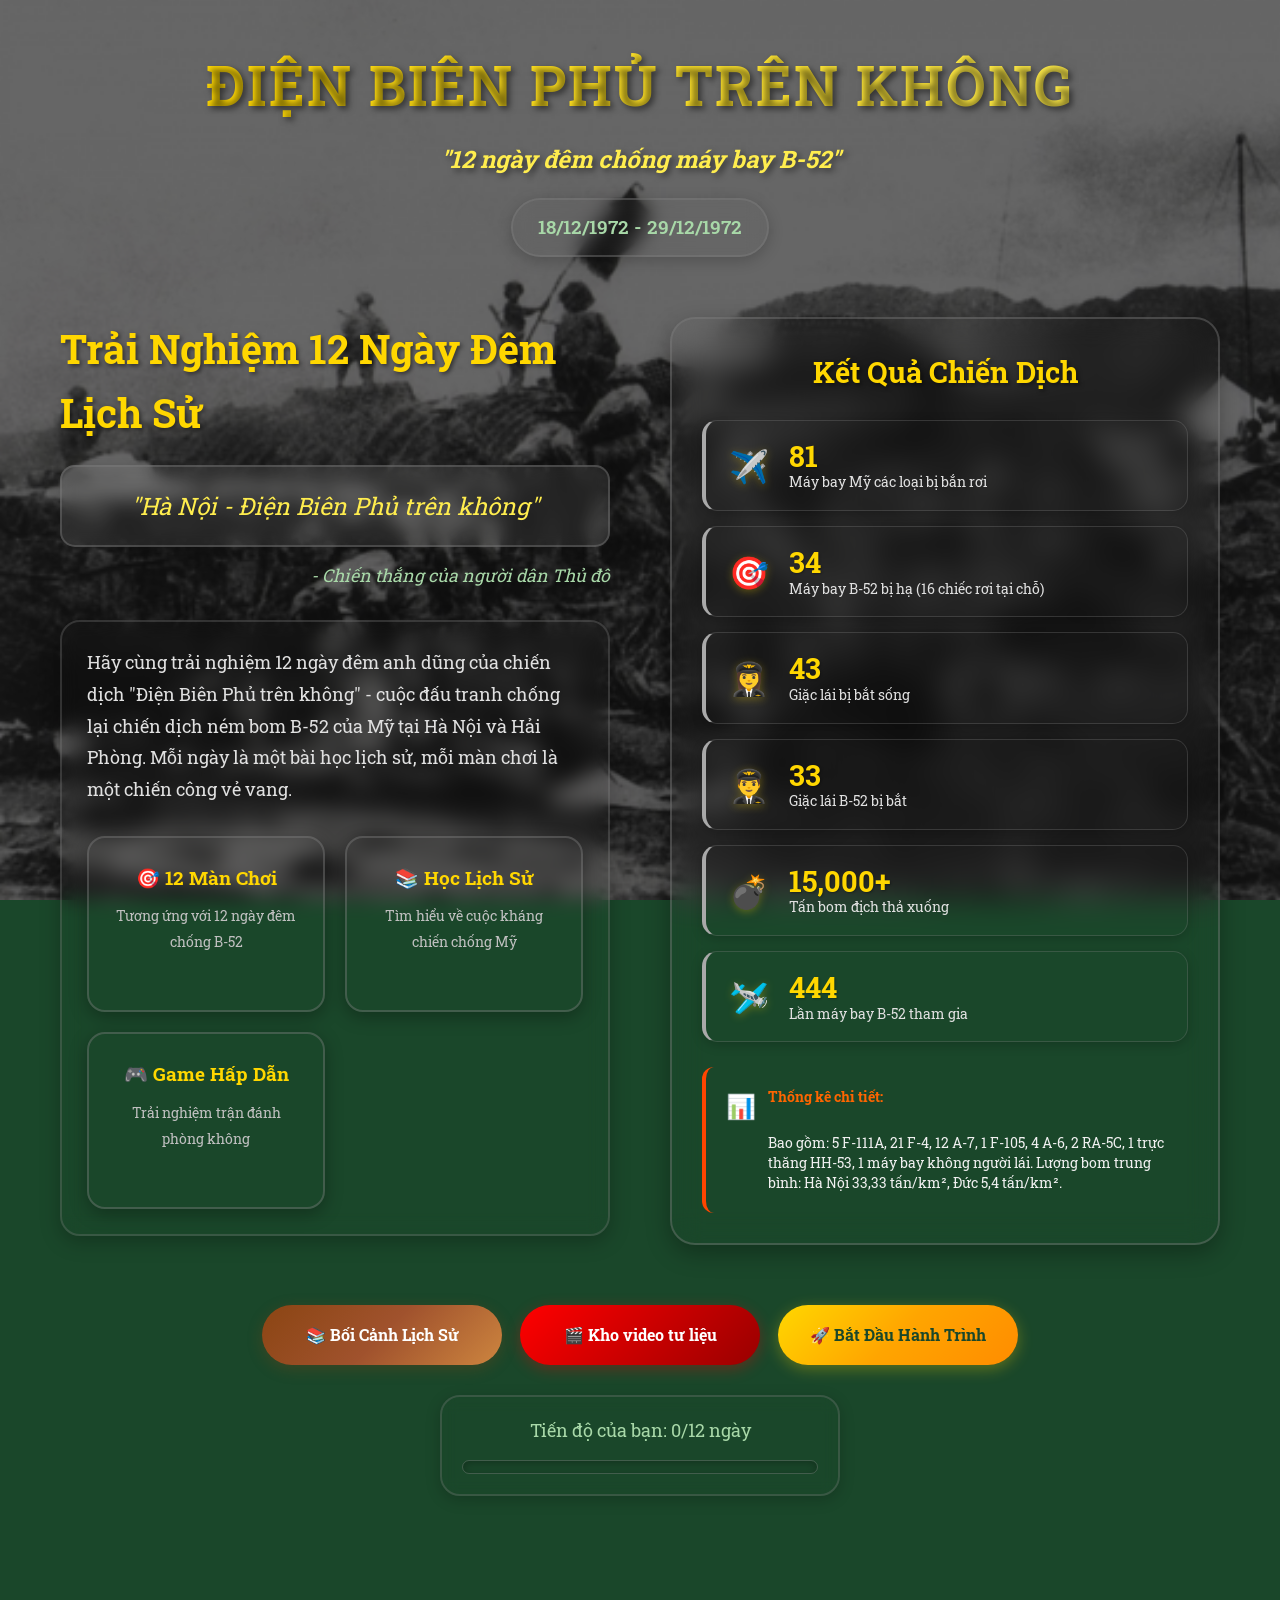
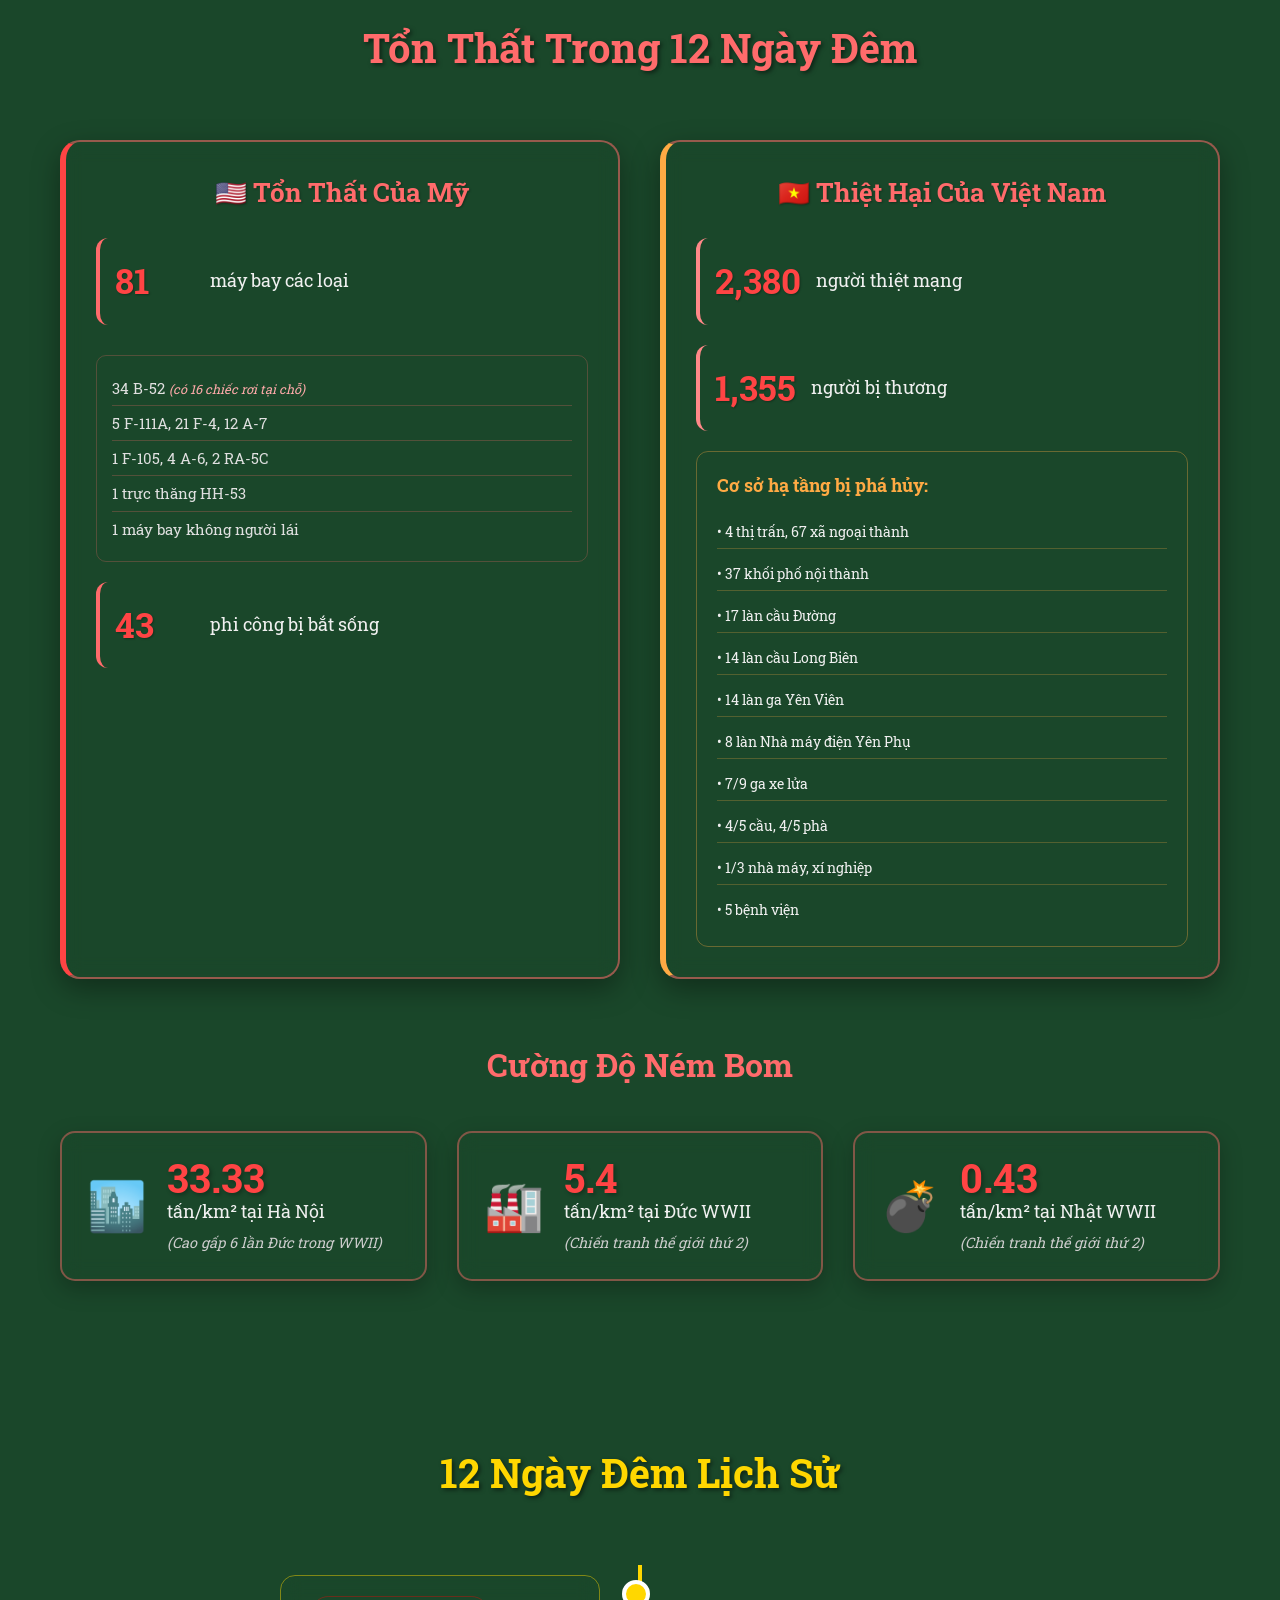
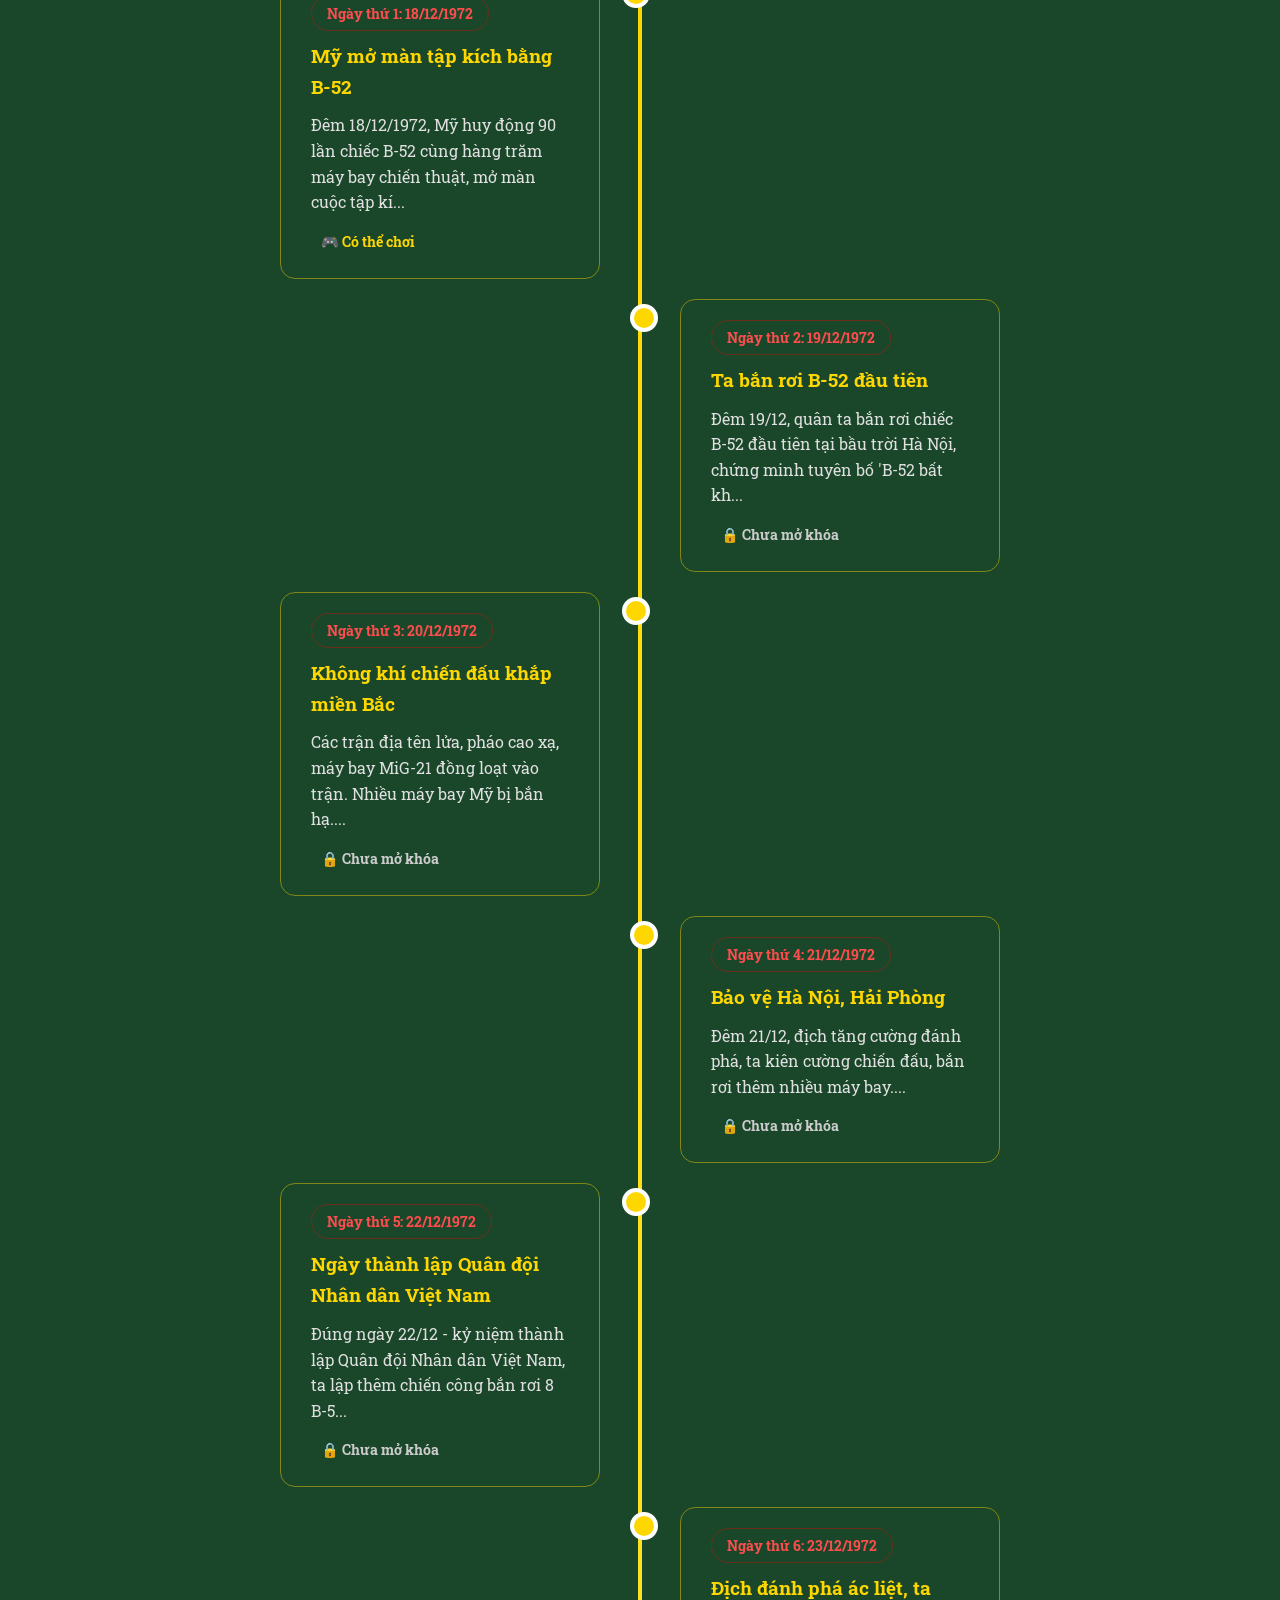
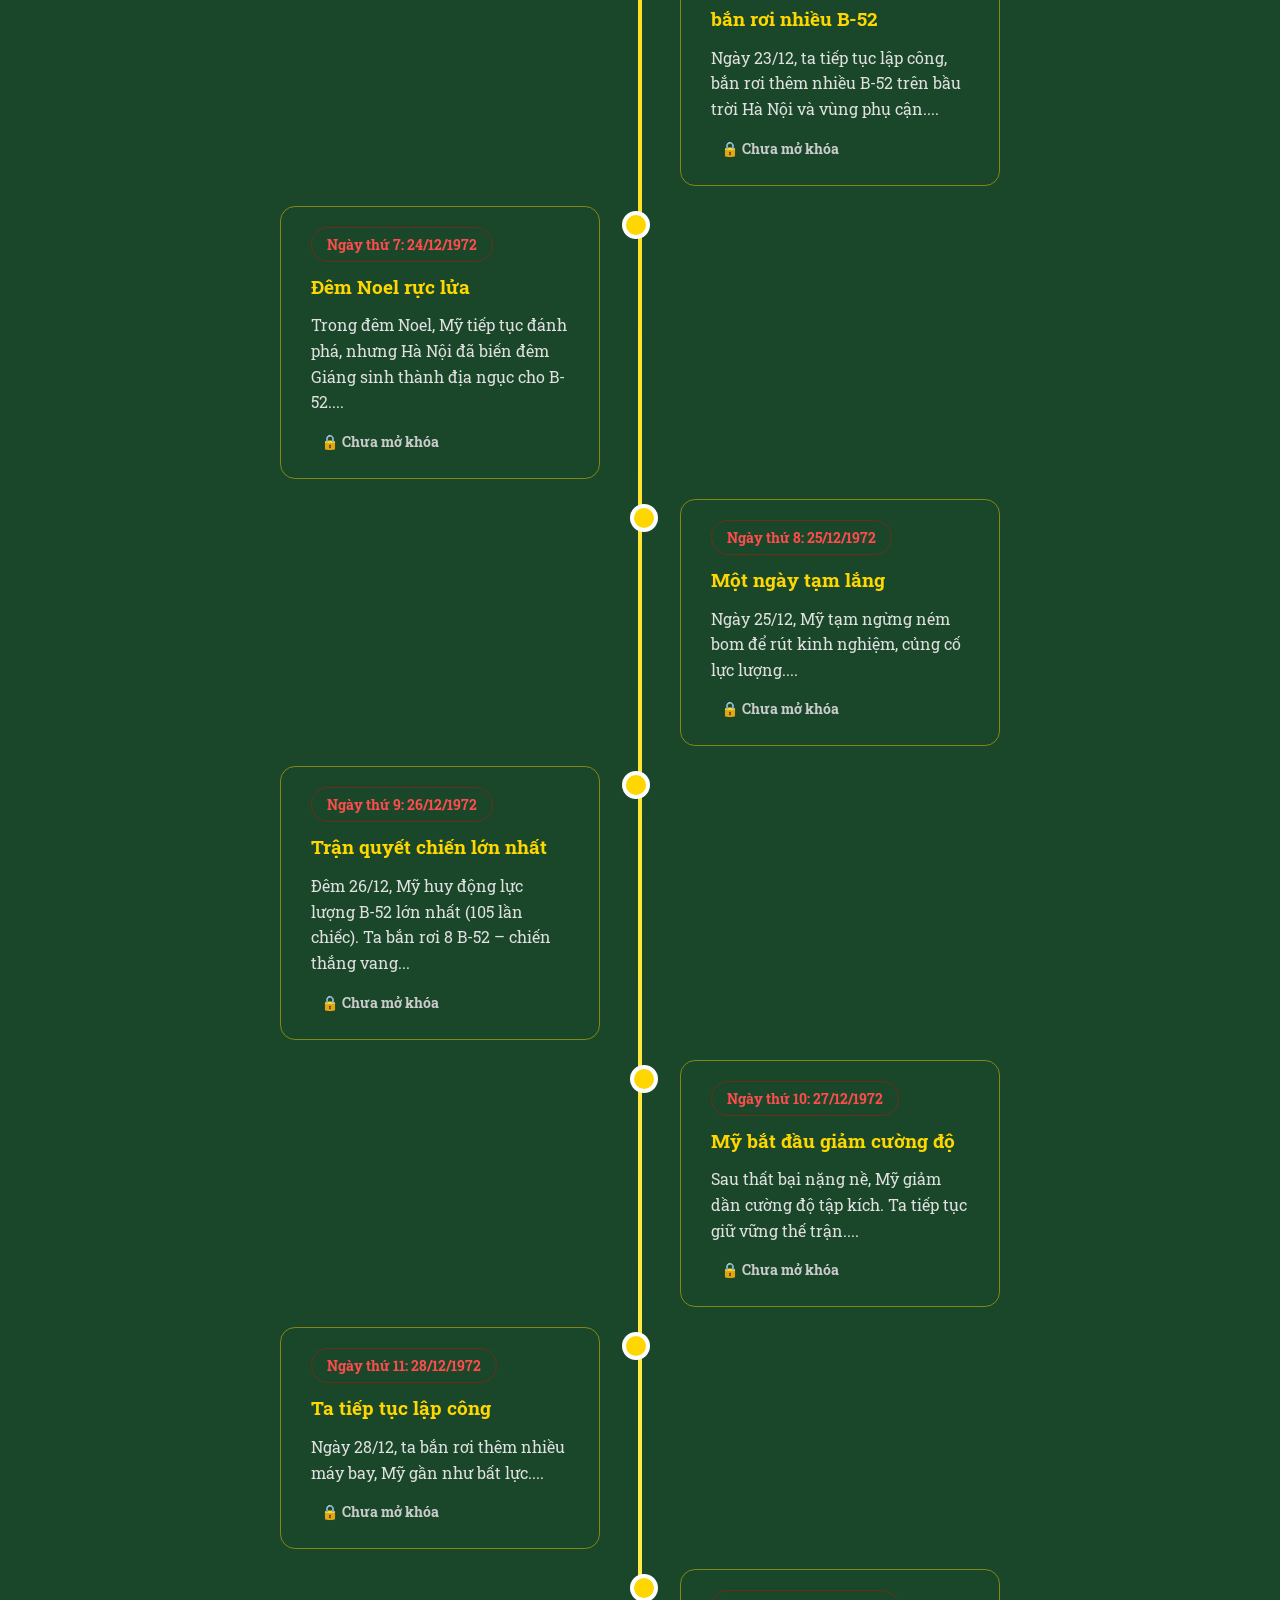
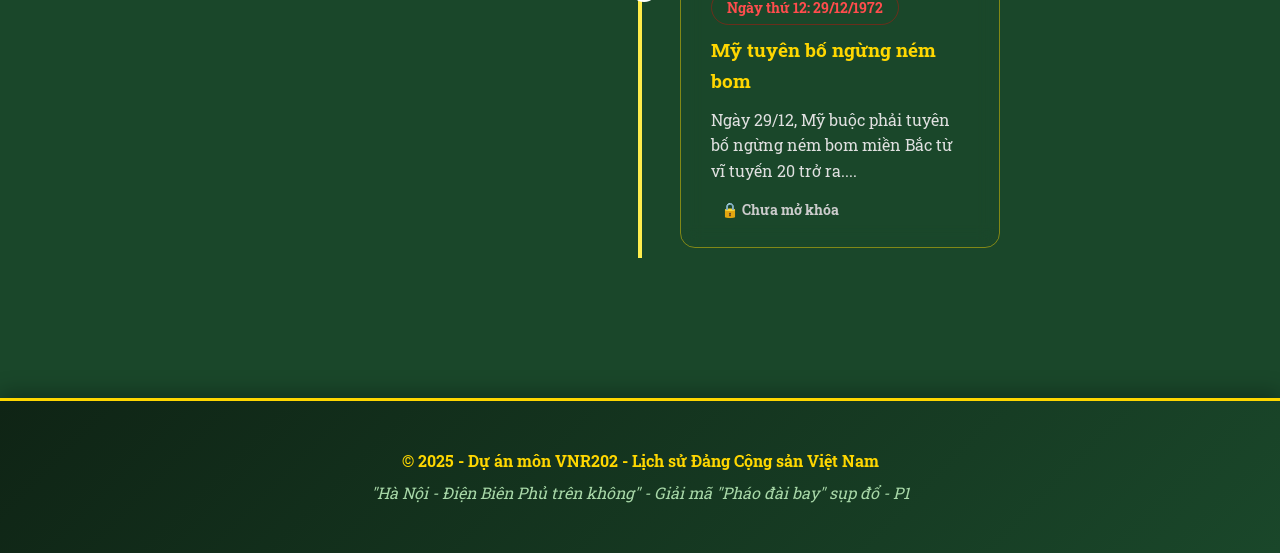
==== commit 29b952ed: "full" ====
--- a/index.html
+++ b/index.html
@@ -6,12 +6,15 @@
     <meta name="viewport" content="width=device-width, initial-scale=1.0">
     <title>Điện Biên Phủ Trên Không - 12 Ngày Đêm Lịch Sử</title>
     <link rel="stylesheet" href="dien-bien-phu-game/css/style.css">
+    <link rel="stylesheet" href="dien-bien-phu-game/css/backgrounds.css">
+    <link rel="stylesheet" href="dien-bien-phu-game/css/simple-bg.css">
+    <link rel="stylesheet" href="dien-bien-phu-game/css/gray-borders.css">
     <link rel="preconnect" href="https://fonts.googleapis.com">
     <link rel="preconnect" href="https://fonts.gstatic.com" crossorigin>
     <link href="https://fonts.googleapis.com/css2?family=Roboto+Slab:wght@400;700&display=swap" rel="stylesheet">
 </head>
 
-<body>
+<body class="home-page page-background" style="background-image: url('dien-bien-phu-game/css/home-bg.jpg'); background-size: cover; background-position: center; background-repeat: no-repeat; background-attachment: fixed;">
     <div class="hero-section">
         <div class="container">
             <header class="main-header">
@@ -70,7 +73,7 @@
                         </div>
 
                         <div class="stat-achievement">
-                            <div class="stat-icon">�</div>
+                            <div class="stat-icon">👩‍✈️</div>
                             <div class="stat-info">
                                 <div class="stat-number">43</div>
                                 <div class="stat-label">Giặc lái bị bắt sống</div>
@@ -78,7 +81,7 @@
                         </div>
 
                         <div class="stat-achievement">
-                            <div class="stat-icon">�️</div>
+                            <div class="stat-icon">👨‍✈️</div>
                             <div class="stat-info">
                                 <div class="stat-number">33</div>
                                 <div class="stat-label">Giặc lái B-52 bị bắt</div>
@@ -88,7 +91,7 @@
                         <div class="stat-achievement">
                             <div class="stat-icon">💣</div>
                             <div class="stat-info">
-                                <div class="stat-number">10,000+</div>
+                                <div class="stat-number">15,000+</div>
                                 <div class="stat-label">Tấn bom địch thả xuống</div>
                             </div>
                         </div>
@@ -103,7 +106,7 @@
                     </div>
 
                     <div class="historical-note">
-                        <div class="note-icon">�</div>
+                        <div class="note-icon">📊</div>
                         <div class="note-content">
                             <strong>Thống kê chi tiết:</strong><br>
                             Bao gồm: 5 F-111A, 21 F-4, 12 A-7, 1 F-105, 4 A-6, 2 RA-5C, 1 trực thăng HH-53, 1 máy bay
@@ -119,9 +122,9 @@
                     <a href="boi-canh-lich-su.html" class="history-button">
                         📚 Bối Cảnh Lịch Sử
                     </a>
-                    <a href="https://www.youtube.com/watch?v=B_h556DlLmw&t=29s" target="_blank" class="video-button">
-                        🎬 Video Tóm Tắt
-                    </a>
+                    <button class="video-button" onclick="openVideoLibrary()">
+                        🎬 Kho video tư liệu
+                    </button>
                     <button class="start-button" onclick="startJourney()">
                         🚀 Bắt Đầu Hành Trình
                     </button>
@@ -237,12 +240,126 @@
     <footer class="main-footer">
         <div class="container">
             <p>&copy; 2025 - Dự án môn VNR202 - Lịch sử Đảng Cộng sản Việt Nam</p>
-            <p>"Hà Nội - Điện Biên Phủ trên không" - 12 ngày đêm anh hùng</p>
+            <p>"Hà Nội - Điện Biên Phủ trên không" - Giải mã "Pháo đài bay" sụp đổ - P1</p>
         </div>
     </footer>
+
+    <!-- Video Library Modal -->
+    <div id="videoLibraryModal" class="modal" style="display:none;">
+        <div class="modal-content">
+            <div class="modal-header">
+                <h2>Kho video tư liệu</h2>
+                <span class="close" onclick="closeVideoLibrary()">×</span>
+            </div>
+            <div class="modal-body">
+                <div class="video-grid" style="display:grid;grid-template-columns:repeat(auto-fit,minmax(300px,1fr));gap:20px;padding:10px;">
+                    <div class="video-item">
+                        <h4 style="color: #FFD700; margin-bottom: 10px;">Điện Biên Phủ trên không - Tài liệu lịch sử</h4>
+                        <iframe width="100%" height="200" src="https://www.youtube.com/embed/IrvIk8gtjSk" title="Điện Biên Phủ trên không" frameborder="0" allow="accelerometer; autoplay; clipboard-write; encrypted-media; gyroscope; picture-in-picture; web-share" allowfullscreen style="border-radius: 8px;"></iframe>
+                    </div>
+                    <div class="video-item">
+                        <h4 style="color: #FFD700; margin-bottom: 10px;">Giải mã "Pháo đài bay" sụp đổ - P1</h4>
+                        <iframe width="100%" height="200" src="https://www.youtube.com/embed/d_sy4OdArgg" title="Giải mã "Pháo đài bay" sụp đổ - P1" frameborder="0" allow="accelerometer; autoplay; clipboard-write; encrypted-media; gyroscope; picture-in-picture; web-share" allowfullscreen style="border-radius: 8px;"></iframe>
+                    </div>
+                    <div class="video-item">
+                        <h4 style="color: #FFD700; margin-bottom: 10px;">Giải mã "Pháo đài bay" sụp đổ - P2</h4>
+                        <iframe width="100%" height="200" src="https://www.youtube.com/embed/_c2gytQ8xRQ" title="Giải mã "Pháo đài bay" sụp đổ - P2" frameborder="0" allow="accelerometer; autoplay; clipboard-write; encrypted-media; gyroscope; picture-in-picture; web-share" allowfullscreen style="border-radius: 8px;"></iframe>
+                    </div>
+                    <div class="video-item">
+                        <h4 style="color: #FFD700; margin-bottom: 10px;">Hà Nội trong những ngày tháng 12</h4>
+                        <iframe width="100%" height="200" src="https://www.youtube.com/embed/34cj7EJSdjA" title="Hà Nội trong tháng 12" frameborder="0" allow="accelerometer; autoplay; clipboard-write; encrypted-media; gyroscope; picture-in-picture; web-share" allowfullscreen style="border-radius: 8px;"></iframe>
+                    </div>
+                    <div class="video-item">
+                        <h4 style="color: #FFD700; margin-bottom: 10px;">Ký ức chiến tranh</h4>
+                        <iframe width="100%" height="200" src="https://www.youtube.com/embed/7LpIaptAyA0" title="Ký ức chiến tranh" frameborder="0" allow="accelerometer; autoplay; clipboard-write; encrypted-media; gyroscope; picture-in-picture; web-share" allowfullscreen style="border-radius: 8px;"></iframe>
+                    </div>
+                    <div class="video-item">
+                        <h4 style="color: #FFD700; margin-bottom: 10px;">Điện Biên Phủ trên không - Tài liệu bổ sung</h4>
+                        <iframe width="100%" height="200" src="https://www.youtube.com/embed/A0uCy8Kk1sg" title="Điện Biên Phủ trên không - Tài liệu bổ sung" frameborder="0" allow="accelerometer; autoplay; clipboard-write; encrypted-media; gyroscope; picture-in-picture; web-share" allowfullscreen style="border-radius: 8px;"></iframe>
+                    </div>
+                </div>
+            </div>
+        </div>
+    </div>
 
     <script src="dien-bien-phu-game/js/data.js"></script>
     <script src="dien-bien-phu-game/js/main.js"></script>
+    
+    <style>
+    /* Additional modal styling for better compatibility */
+    .modal {
+        display: none !important;
+        position: fixed !important;
+        top: 0 !important;
+        left: 0 !important;
+        width: 100% !important;
+        height: 100% !important;
+        background-color: rgba(0, 0, 0, 0.8) !important;
+        z-index: 9999 !important;
+    }
+    
+    .modal.show {
+        display: block !important;
+    }
+    
+    .modal-content {
+        position: relative !important;
+        margin: 2% auto !important;
+        width: 90% !important;
+        max-width: 900px !important;
+        max-height: 90vh !important;
+        overflow-y: auto !important;
+    }
+    </style>
+    
+    <script>
+    function openVideoLibrary(){
+        const modal = document.getElementById('videoLibraryModal');
+        if(modal){ 
+            modal.style.display = 'block';
+            modal.classList.add('show');
+            // Focus on modal for accessibility
+            modal.focus();
+            console.log('Modal opened'); // Debug log
+        } else {
+            console.error('Modal not found'); // Debug log
+        }
+    }
+    
+    function closeVideoLibrary(){
+        const modal = document.getElementById('videoLibraryModal');
+        if(modal){
+            // Stop all videos when closing
+            modal.querySelectorAll('iframe').forEach(iframe => { 
+                iframe.src = iframe.src; 
+            });
+            modal.style.display = 'none';
+            modal.classList.remove('show');
+            console.log('Modal closed'); // Debug log
+        }
+    }
+
+    // Close modal when clicking outside of it
+    document.addEventListener('DOMContentLoaded', function() {
+        const modal = document.getElementById('videoLibraryModal');
+        if (modal) {
+            modal.addEventListener('click', function(event) {
+                if (event.target === modal) {
+                    closeVideoLibrary();
+                }
+            });
+        }
+
+        // Close modal with Escape key
+        document.addEventListener('keydown', function(event) {
+            if (event.key === 'Escape' && modal.style.display === 'block') {
+                closeVideoLibrary();
+            }
+        });
+        
+        console.log('Modal event listeners added'); // Debug log
+    });
+    </script>
 </body>
 
 </html>
--- a/dien-bien-phu-game/css/style.css
+++ b/dien-bien-phu-game/css/style.css
@@ -103,8 +103,16 @@
     border-radius: 20px;
     padding: 30px;
     backdrop-filter: blur(10px);
-    border: 2px solid rgba(255, 215, 0, 0.3);
+    border: 2px solid rgba(255, 215, 0, 0.45);
+    box-shadow: 0 10px 28px rgba(0, 0, 0, 0.3);
+    transition: transform 0.25s ease, box-shadow 0.25s ease, border-color 0.25s ease;
     height: fit-content;
+}
+
+.stats-panel:hover {
+    transform: translateY(-4px);
+    border-color: #ffd700;
+    box-shadow: 0 16px 40px rgba(255, 215, 0, 0.25);
 }
 
 .stats-panel h3 {
@@ -131,11 +139,15 @@
     border-radius: 12px;
     border-left: 4px solid #ffd700;
     transition: all 0.3s ease;
+    border: 1px solid rgba(255, 215, 0, 0.35);
+    box-shadow: 0 4px 14px rgba(0, 0, 0, 0.15);
 }
 
 .stat-achievement:hover {
     background: rgba(255, 215, 0, 0.2);
     transform: translateX(5px);
+    border-color: #ffd700;
+    box-shadow: 0 8px 20px rgba(255, 215, 0, 0.25);
 }
 
 .stat-icon {
@@ -237,7 +249,8 @@
     border-radius: 15px;
     text-align: center;
     backdrop-filter: blur(10px);
-    border: 1px solid rgba(255, 215, 0, 0.3);
+    border: 1px solid rgba(255, 215, 0, 0.45);
+    box-shadow: 0 6px 18px rgba(0, 0, 0, 0.25);
     transition: all 0.3s ease;
 }
 
@@ -245,6 +258,7 @@
     transform: translateY(-5px);
     background: rgba(255, 255, 255, 0.15);
     border-color: #ffd700;
+    box-shadow: 0 12px 28px rgba(255, 215, 0, 0.2);
 }
 
 .feature h3 {
@@ -290,6 +304,12 @@
 .progress-info {
     max-width: 400px;
     margin: 0 auto;
+    background: rgba(0, 0, 0, 0.35);
+    border: 1px solid rgba(255, 215, 0, 0.35);
+    border-radius: 14px;
+    padding: 16px 18px;
+    backdrop-filter: blur(8px);
+    box-shadow: 0 6px 20px rgba(0, 0, 0, 0.25);
 }
 
 .progress-info p {
@@ -299,9 +319,9 @@
 }
 
 .progress-bar {
-    background: rgba(255, 255, 255, 0.2);
-    height: 10px;
-    border-radius: 5px;
+    background: rgba(31, 238, 31, 0.678);
+    height: 14px;
+    border-radius: 7px;
     overflow: hidden;
     border: 1px solid rgba(255, 215, 0, 0.3);
 }
@@ -311,7 +331,9 @@
     height: 100%;
     width: 0%;
     transition: width 0.8s ease;
-    border-radius: 5px;
+    border-radius: 7px;
+    display: block;
+    box-shadow: inset 0 0 2px rgb(0, 255, 21), 0 0 6px rgba(255, 217, 0, 0.651);
 }
 
 /* Damage Statistics Section */
@@ -356,7 +378,9 @@
     border-radius: 20px;
     padding: 30px;
     backdrop-filter: blur(10px);
-    border: 2px solid rgba(255, 107, 107, 0.3);
+    border: 2px solid rgba(255, 107, 107, 0.55);
+    box-shadow: 0 10px 28px rgba(0, 0, 0, 0.35);
+    transition: transform 0.25s ease, box-shadow 0.25s ease, border-color 0.25s ease;
 }
 
 .enemy-losses {
@@ -365,6 +389,12 @@
 
 .vietnam-impact {
     border-left: 6px solid #ffaa44;
+}
+
+.damage-card:hover {
+    transform: translateY(-6px);
+    border-color: #ff6b6b;
+    box-shadow: 0 16px 40px rgba(255, 107, 107, 0.25);
 }
 
 .damage-card h3 {
@@ -389,6 +419,12 @@
     background: rgba(255, 107, 107, 0.1);
     border-radius: 12px;
     border-left: 4px solid #ff6b6b;
+    transition: background 0.2s ease, transform 0.2s ease;
+}
+
+.damage-item:hover {
+    background: rgba(255, 107, 107, 0.18);
+    transform: translateX(4px);
 }
 
 .damage-number {
@@ -410,12 +446,13 @@
     padding: 15px;
     border-radius: 10px;
     margin-top: 10px;
+    border: 1px solid rgba(255, 107, 107, 0.25);
 }
 
 .breakdown-item {
     color: #e0e0e0;
     padding: 5px 0;
-    border-bottom: 1px solid rgba(255, 107, 107, 0.2);
+    border-bottom: 1px solid rgba(255, 107, 107, 0.25);
     font-size: 0.95rem;
 }
 
@@ -438,6 +475,7 @@
     padding: 20px;
     border-radius: 12px;
     border-left: 4px solid #ffaa44;
+    border: 1px solid rgba(255, 170, 68, 0.35);
 }
 
 .infrastructure-damage h4 {
@@ -455,7 +493,7 @@
     color: #f0f0f0;
     font-size: 0.9rem;
     padding: 5px 0;
-    border-bottom: 1px solid rgba(255, 170, 68, 0.2);
+    border-bottom: 1px solid rgba(255, 170, 68, 0.25);
 }
 
 .damage-list div:last-child {
@@ -489,14 +527,15 @@
     background: rgba(255, 255, 255, 0.1);
     border-radius: 15px;
     backdrop-filter: blur(10px);
-    border: 2px solid rgba(255, 107, 107, 0.3);
+    border: 2px solid rgba(255, 107, 107, 0.45);
+    box-shadow: 0 8px 22px rgba(0, 0, 0, 0.25);
     transition: all 0.3s ease;
 }
 
 .intensity-item:hover {
     transform: translateY(-5px);
     border-color: #ff6b6b;
-    box-shadow: 0 15px 30px rgba(255, 107, 107, 0.2);
+    box-shadow: 0 15px 30px rgba(255, 107, 107, 0.25);
 }
 
 .intensity-icon {
@@ -595,7 +634,7 @@
     border-radius: 15px;
     position: relative;
     backdrop-filter: blur(10px);
-    border: 1px solid rgba(255, 215, 0, 0.3);
+    border: 1px solid rgba(255, 215, 0, 0.45);
     cursor: pointer;
     transition: all 0.3s ease;
 }
@@ -604,6 +643,7 @@
     background: rgba(255, 255, 255, 0.15);
     border-color: #ffd700;
     transform: translateY(-5px);
+    box-shadow: 0 10px 26px rgba(255, 215, 0, 0.2);
 }
 
 .timeline-date {
@@ -615,6 +655,13 @@
     font-size: 0.9rem;
     display: inline-block;
     margin-bottom: 10px;
+}
+
+/* Override for new format: make the date text red while keeping pill background subtle */
+.timeline-content .timeline-date {
+    background: rgba(255, 0, 0, 0.08);
+    border: 1px solid rgba(255, 0, 0, 0.35);
+    color: #ff4d4d;
 }
 
 .timeline-title {
@@ -686,7 +733,7 @@
 /* Action Buttons Container */
 .action-buttons {
     display: flex;
-    gap: 15px;
+    gap: 18px;
     justify-content: center;
     flex-wrap: wrap;
     margin-bottom: 30px;
@@ -696,7 +743,7 @@
 .history-button,
 .video-button,
 .start-button {
-    padding: 15px 20px;
+    padding: 15px 25px;
     font-size: 16px;
     font-weight: bold;
     border-radius: 50px;
@@ -744,14 +791,14 @@
     display: inline-flex;
     align-items: center;
     justify-content: center;
-    padding: 15px 30px;
+    padding: 15px 25px;
     border-radius: 25px;
     font-weight: 700;
-    font-size: 18px;
+    font-size: 16px;
     transition: all 0.3s ease;
     border: none;
     cursor: pointer;
-    min-width: 200px;
+    min-width: 240px;
     box-sizing: border-box;
 }
 
@@ -972,11 +1019,11 @@
 .action-buttons .history-button,
 .action-buttons .video-button,
 .action-buttons .start-button {
-    width: 200px !important;
-    min-width: 200px !important;
-    max-width: 200px !important;
+    width: 240px !important;
+    min-width: 240px !important;
+    max-width: 240px !important;
     height: 60px !important;
-    padding: 15px 15px !important;
+    padding: 15px 20px !important;
     font-size: 16px !important;
     font-weight: bold !important;
     border-radius: 50px !important;
--- a/dien-bien-phu-game/css/backgrounds.css
+++ b/dien-bien-phu-game/css/backgrounds.css
@@ -0,0 +1,284 @@
+/* Background Management CSS */
+/* Đây là file CSS chuyên dụng để quản lý background cho tất cả các trang */
+
+/* ========================================
+   BACKGROUND CONFIGURATION
+   ======================================== */
+
+/* Base background mixin để tái sử dụng */
+.page-background {
+    background-size: cover;
+    background-position: center;
+    background-repeat: no-repeat;
+    background-attachment: fixed;
+    min-height: 100vh;
+}
+
+/* Mobile optimization - fixed attachment có thể gây lag trên mobile */
+@media (max-width: 768px) {
+    .page-background {
+        background-attachment: scroll;
+    }
+}
+
+/* ========================================
+   HOME PAGE BACKGROUND
+   ======================================== */
+.home-page {
+    background-image: url('home-bg.jpg') !important;
+    background-size: cover !important;
+    background-position: center !important;
+    background-repeat: no-repeat !important;
+    background-attachment: fixed !important;
+    background-color: #1a472a !important;
+}
+
+/* ========================================
+   HISTORY PAGE BACKGROUND
+   ======================================== */
+.history-page {
+    background-image: url('../assets/backgrounds/gia-tri-lich-su-cua-chien-thang-dien-bien-phu-tren-khong-24-.1632.jpg') !important;
+    background-size: cover !important;
+    background-position: center !important;
+    background-repeat: no-repeat !important;
+    background-attachment: fixed !important;
+    background-color: #2c3e50 !important;
+}
+
+/* Apply background to all sections on home page */
+.home-page .hero-section,
+.home-page .damage-section,
+.home-page section,
+.home-page div {
+    background: transparent !important;
+}
+
+/* Đảm bảo toàn bộ page có cùng background */
+.home-page * {
+    background-color: transparent !important;
+}
+
+/* Override hero-section background for home page */
+.home-page .hero-section {
+    background: transparent !important;
+}
+
+/* ========================================
+   DAY PAGES BACKGROUNDS  
+   ======================================== */
+
+/* Day 1 - Cuộc tấn công bất ngờ */
+.day1-page {
+    background-image: url('../assets/backgrounds/1.jpg'),
+                      url('../assets/images/aircraft.png') !important;
+    background-size: cover !important;
+    background-position: center !important;
+    background-repeat: no-repeat !important;
+    background-attachment: fixed !important;
+    background-color: #1a472a !important;
+}
+
+/* Day 2 - Phản ứng và chuẩn bị */  
+.day2-page {
+    background-image: url('../assets/backgrounds/2.jpg'),
+                      url('../assets/images/bunker.png') !important;
+    background-size: cover !important;
+    background-position: center !important;
+    background-repeat: no-repeat !important;
+    background-attachment: fixed !important;
+    background-color: #1a472a !important;
+}
+
+/* Day 3 - Trận đánh quyết liệt */
+.day3-page {
+    background-image: url('../assets/backgrounds/dbp2.jpg'),
+                      url('../assets/images/F-4C.png') !important;
+    background-size: cover !important;
+    background-position: center !important;
+    background-repeat: no-repeat !important;
+    background-attachment: fixed !important;
+    background-color: #1a472a !important;
+}
+
+/* Day 4 - Tổ chức phòng thủ */
+.day4-page {
+    background-image: url('../assets/backgrounds/4.jpg'),
+                      url('../assets/images/trench.png') !important;
+    background-size: cover !important;
+    background-position: center !important;
+    background-repeat: no-repeat !important;
+    background-attachment: fixed !important;
+    background-color: #1a472a !important;
+}
+
+/* Day 5 - Cuộc chiến ban đêm */
+.day5-page {
+    background-image: url('../assets/backgrounds/images.jpg'),
+                      url('../assets/images/tent.png') !important;
+    background-size: cover !important;
+    background-position: center !important;
+    background-repeat: no-repeat !important;
+    background-attachment: fixed !important;
+    background-color: #1a472a !important;
+}
+
+/* Day 6 - Phản công mạnh mẽ */
+.day6-page {
+    background-image: url("../assets/backgrounds/images (1).jpg"),
+                      url('../assets/images/gun-barrel.png') !important;
+    background-size: cover !important;
+    background-position: center !important;
+    background-repeat: no-repeat !important;
+    background-attachment: fixed !important;
+    background-color: #1a472a !important;
+}
+
+/* Day 7 - Chiến thuật mới */
+.day7-page {
+    background-image: url('../assets/backgrounds/a_07501607052023.jpg'),
+                      url('../assets/images/gun-body.png') !important;
+    background-size: cover !important;
+    background-position: center !important;
+    background-repeat: no-repeat !important;
+    background-attachment: fixed !important;
+    background-color: #1a472a !important;
+}
+
+/* Day 8 - Kiên cường bảo vệ */
+.day8-page {
+    background-image: url('../assets/backgrounds/dien-bien-phu-him lam.jpg'),
+                      url('../assets/images/C-47.png') !important;
+    background-size: cover !important;
+    background-position: center !important;
+    background-repeat: no-repeat !important;
+    background-attachment: fixed !important;
+    background-color: #1a472a !important;
+}
+
+/* Day 9 - Tấn công quyết định */
+.day9-page {
+    background-image: url('../assets/backgrounds/4073853798.png'),
+                      url('../assets/images/background.png') !important;
+    background-size: cover !important;
+    background-position: center !important;
+    background-repeat: no-repeat !important;
+    background-attachment: fixed !important;
+    background-color: #1a472a !important;
+}
+
+/* Day 10 - Chiến thắng gần kề */
+.day10-page {
+    background-image: url('../assets/backgrounds/4d880b818a006dc16ccf1f618f5a2570biphu752019mot.jpg'),
+                      url('../assets/images/aircraft.png') !important;
+    background-size: cover !important;
+    background-position: center !important;
+    background-repeat: no-repeat !important;
+    background-attachment: fixed !important;
+    background-color: #1a472a !important;
+}
+
+/* Day 11 - Thắng lợi vang dội */
+.day11-page {
+    background-image: url('../assets/backgrounds/gia-tri-lich-su-cua-chien-thang-dien-bien-phu-tren-khong-24-.1632.jpg'),
+                      url('../assets/images/bunker.png') !important;
+    background-size: cover !important;
+    background-position: center !important;
+    background-repeat: no-repeat !important;
+    background-attachment: fixed !important;
+    background-color: #1a472a !important;
+}
+
+/* Day 12 - Chiến thắng hoàn toàn */
+.day12-page {
+    background-image: url('../assets/backgrounds/vna_potal_50_nam_chien_thang_"ha_noi_-_dien_bien_phu_tren_khong"_121972_-_122022_chien_thang_cua_y_chi_va_ban_linh_viet_nam_stand.jpg'),
+                      url('../assets/images/F-4C.png') !important;
+    background-size: cover !important;
+    background-position: center !important;
+    background-repeat: no-repeat !important;
+    background-attachment: fixed !important;
+    background-color: #1a472a !important;
+}
+
+/* ========================================
+   OVERLAY EFFECTS
+   ======================================== */
+
+/* Dark overlay để đảm bảo text dễ đọc */
+.background-overlay::before {
+    content: '';
+    position: fixed;
+    top: 0;
+    left: 0;
+    right: 0;
+    bottom: 0;
+    background: rgba(0, 0, 0, 0.4);
+    pointer-events: none;
+    z-index: -1;
+}
+
+/* Disable overlay cho home page để thấy rõ background */
+.home-page.background-overlay::before {
+    display: none;
+}
+
+/* Light overlay cho những hình quá tối */
+.background-overlay-light::before {
+    background: rgba(255, 255, 255, 0.1);
+}
+
+/* ========================================
+   RESPONSIVE BACKGROUNDS
+   ======================================== */
+
+/* Tablet backgrounds */
+@media (max-width: 1024px) {
+    .page-background {
+        background-size: cover;
+        background-position: center top;
+    }
+}
+
+/* Mobile backgrounds */
+@media (max-width: 768px) {
+    .page-background {
+        background-size: cover;
+        background-position: center center;
+        background-attachment: scroll;
+    }
+}
+
+/* ========================================
+   ANIMATION EFFECTS (Optional)
+   ======================================== */
+
+/* Subtle zoom effect khi load trang */
+.page-background-animated {
+    animation: backgroundZoom 20s ease-in-out infinite alternate;
+}
+
+@keyframes backgroundZoom {
+    0% {
+        background-size: 100%;
+    }
+    100% {
+        background-size: 110%;
+    }
+}
+
+/* Parallax effect cho một số elements */
+.parallax-element {
+    transform: translateZ(0);
+    will-change: transform;
+}
+
+/* ========================================
+   UTILITY CLASSES
+   ======================================== */
+
+/* Class để áp dụng nhanh background cho specific pages */
+.bg-war-scene { background-image: url('../assets/backgrounds/war-scene-1.jpg'); }
+.bg-hanoi-night { background-image: url('../assets/backgrounds/hanoi-night-1.jpg'); }
+.bg-aircraft-battle { background-image: url('../assets/backgrounds/aircraft-battle-1.jpg'); }
+.bg-bunker-scene { background-image: url('../assets/backgrounds/bunker-scene.jpg'); }
+.bg-explosion { background-image: url('../assets/backgrounds/explosion-scene.jpg'); }
+.bg-victory { background-image: url('../assets/backgrounds/victory-scene.jpg'); }
--- a/dien-bien-phu-game/css/simple-bg.css
+++ b/dien-bien-phu-game/css/simple-bg.css
@@ -0,0 +1,145 @@
+/* Background styling cho tất cả các pages */
+body.home-page, 
+body.day1-page, 
+body.day2-page, 
+body.day3-page, 
+body.day4-page, 
+body.day5-page, 
+body.day6-page, 
+body.day7-page, 
+body.day8-page, 
+body.day9-page, 
+body.day10-page, 
+body.day11-page, 
+body.day12-page {
+    background-image: url('home-bg.jpg');
+    background-size: cover;
+    background-position: center;
+    background-repeat: no-repeat;
+    background-attachment: fixed;
+    position: relative;
+}
+
+/* History page has its own background - no override */
+body.history-page {
+    position: relative;
+    background-size: cover;
+    background-position: center;
+    background-repeat: no-repeat;
+    background-attachment: fixed;
+}
+
+/* Thêm overlay tối để làm ảnh tối màu cho day pages - KHÔNG bao gồm history */
+body.home-page::before,
+body.day1-page::before,
+body.day2-page::before, 
+body.day3-page::before, 
+body.day4-page::before, 
+body.day5-page::before, 
+body.day6-page::before, 
+body.day7-page::before, 
+body.day8-page::before, 
+body.day9-page::before, 
+body.day10-page::before, 
+body.day11-page::before, 
+body.day12-page::before {
+    content: '';
+    position: fixed;
+    top: 0;
+    left: 0;
+    right: 0;
+    bottom: 0;
+    background: rgba(0, 0, 0, 0.6); /* Overlay đen 60% - tối hơn */
+    pointer-events: none;
+    z-index: 1;
+}
+
+/* Đảm bảo content hiển thị trên overlay cho tất cả pages */
+body.home-page > *,
+body.day1-page > *,
+body.day2-page > *, 
+body.day3-page > *, 
+body.day4-page > *, 
+body.day5-page > *, 
+body.day6-page > *, 
+body.day7-page > *, 
+body.day8-page > *, 
+body.day9-page > *, 
+body.day10-page > *, 
+body.day11-page > *, 
+body.day12-page > * {
+    position: relative;
+    z-index: 2;
+}
+
+/* Background transparent cho tất cả elements bên trong */
+body.home-page *,
+body.day1-page *,
+body.day2-page *, 
+body.day3-page *, 
+body.day4-page *, 
+body.day5-page *, 
+body.day6-page *, 
+body.day7-page *, 
+body.day8-page *, 
+body.day9-page *, 
+body.day10-page *, 
+body.day11-page *, 
+body.day12-page * {
+    background-color: transparent !important;
+}
+
+/* Background transparent cho sections */
+body.home-page .hero-section,
+body.home-page .damage-section,
+body.home-page section,
+body.day1-page .detail-container,
+body.day1-page .detail-header,
+body.day1-page .detail-content,
+body.day1-page section,
+body.day2-page .detail-container,
+body.day2-page .detail-header,
+body.day2-page .detail-content,
+body.day2-page section,
+body.day3-page .detail-container,
+body.day3-page .detail-header,
+body.day3-page .detail-content,
+body.day3-page section,
+body.day4-page .detail-container,
+body.day4-page .detail-header,
+body.day4-page .detail-content,
+body.day4-page section,
+body.day5-page .detail-container,
+body.day5-page .detail-header,
+body.day5-page .detail-content,
+body.day5-page section,
+body.day6-page .detail-container,
+body.day6-page .detail-header,
+body.day6-page .detail-content,
+body.day6-page section,
+body.day7-page .detail-container,
+body.day7-page .detail-header,
+body.day7-page .detail-content,
+body.day7-page section,
+body.day8-page .detail-container,
+body.day8-page .detail-header,
+body.day8-page .detail-content,
+body.day8-page section,
+body.day9-page .detail-container,
+body.day9-page .detail-header,
+body.day9-page .detail-content,
+body.day9-page section,
+body.day10-page .detail-container,
+body.day10-page .detail-header,
+body.day10-page .detail-content,
+body.day10-page section,
+body.day11-page .detail-container,
+body.day11-page .detail-header,
+body.day11-page .detail-content,
+body.day11-page section,
+body.day12-page .detail-container,
+body.day12-page .detail-header,
+body.day12-page .detail-content,
+body.day12-page section {
+    background: transparent !important;
+}
--- a/dien-bien-phu-game/css/gray-borders.css
+++ b/dien-bien-phu-game/css/gray-borders.css
@@ -0,0 +1,117 @@
+/* Enhanced Block Styling with Gray Borders */
+
+/* Cải thiện quote block */
+.intro-text .quote {
+    background: rgba(128, 128, 128, 0.15) !important;
+    border: 2px solid rgba(128, 128, 128, 0.4) !important;
+    border-radius: 15px !important;
+    padding: 20px !important;
+    margin: 15px 0 !important;
+    backdrop-filter: blur(8px) !important;
+    box-shadow: 0 4px 15px rgba(0, 0, 0, 0.2) !important;
+}
+
+/* Cải thiện description block */
+.description {
+    background: rgba(128, 128, 128, 0.1) !important;
+    border: 2px solid rgba(128, 128, 128, 0.3) !important;
+    border-radius: 20px !important;
+    padding: 25px !important;
+    backdrop-filter: blur(10px) !important;
+    box-shadow: 0 6px 20px rgba(0, 0, 0, 0.25) !important;
+}
+
+/* Cải thiện feature blocks */
+.feature {
+    background: rgba(128, 128, 128, 0.12) !important;
+    border: 2px solid rgba(128, 128, 128, 0.4) !important;
+    border-radius: 18px !important;
+    padding: 25px !important;
+    backdrop-filter: blur(12px) !important;
+    box-shadow: 0 5px 18px rgba(0, 0, 0, 0.3) !important;
+    transition: all 0.3s ease !important;
+}
+
+.feature:hover {
+    transform: translateY(-8px) !important;
+    background: rgba(128, 128, 128, 0.18) !important;
+    border-color: rgba(169, 169, 169, 0.6) !important;
+    box-shadow: 0 8px 25px rgba(0, 0, 0, 0.4) !important;
+}
+
+/* Cải thiện stats panel */
+.stats-panel {
+    background: rgba(128, 128, 128, 0.15) !important;
+    border: 2px solid rgba(128, 128, 128, 0.4) !important;
+    border-radius: 25px !important;
+    padding: 30px !important;
+    backdrop-filter: blur(15px) !important;
+    box-shadow: 0 8px 25px rgba(0, 0, 0, 0.3) !important;
+}
+
+/* Cải thiện achievement stats */
+.stat-achievement {
+    background: rgba(128, 128, 128, 0.1) !important;
+    border: 1px solid rgba(128, 128, 128, 0.3) !important;
+    border-radius: 15px !important;
+    padding: 18px !important;
+    border-left: 4px solid #a9a9a9 !important;
+    backdrop-filter: blur(8px) !important;
+    box-shadow: 0 3px 12px rgba(0, 0, 0, 0.2) !important;
+    transition: all 0.3s ease !important;
+}
+
+.stat-achievement:hover {
+    background: rgba(128, 128, 128, 0.18) !important;
+    transform: translateX(8px) !important;
+    border-left-color: #d3d3d3 !important;
+    box-shadow: 0 5px 20px rgba(0, 0, 0, 0.3) !important;
+}
+
+/* Cải thiện action buttons - chỉ áp dụng cho history button */
+.history-button {
+    background: rgba(128, 128, 128, 0.2) !important;
+    border: 2px solid rgba(128, 128, 128, 0.5) !important;
+    border-radius: 25px !important;
+    padding: 15px 30px !important;
+    backdrop-filter: blur(10px) !important;
+    box-shadow: 0 4px 15px rgba(0, 0, 0, 0.25) !important;
+    transition: all 0.3s ease !important;
+}
+
+.history-button:hover {
+    background: rgba(128, 128, 128, 0.3) !important;
+    border-color: rgba(169, 169, 169, 0.7) !important;
+    transform: translateY(-3px) !important;
+    box-shadow: 0 6px 20px rgba(0, 0, 0, 0.35) !important;
+}
+
+/* Video button giữ nguyên style cũ - không áp dụng gray styling */
+
+/* Cải thiện date range */
+.date-range {
+    background: rgba(128, 128, 128, 0.15) !important;
+    border: 2px solid rgba(128, 128, 128, 0.4) !important;
+    border-radius: 30px !important;
+    padding: 12px 25px !important;
+    backdrop-filter: blur(10px) !important;
+    box-shadow: 0 4px 15px rgba(0, 0, 0, 0.2) !important;
+}
+
+/* Cải thiện progress bar container */
+.progress-info {
+    background: rgba(128, 128, 128, 0.1) !important;
+    border: 2px solid rgba(128, 128, 128, 0.3) !important;
+    border-radius: 20px !important;
+    padding: 20px !important;
+    backdrop-filter: blur(8px) !important;
+    box-shadow: 0 4px 15px rgba(0, 0, 0, 0.2) !important;
+}
+
+.progress-bar {
+    background: rgba(128, 128, 128, 0.2) !important;
+    border: 1px solid rgba(128, 128, 128, 0.4) !important;
+    border-radius: 15px !important;
+    overflow: hidden !important;
+    box-shadow: inset 0 2px 8px rgba(0, 0, 0, 0.3) !important;
+}
